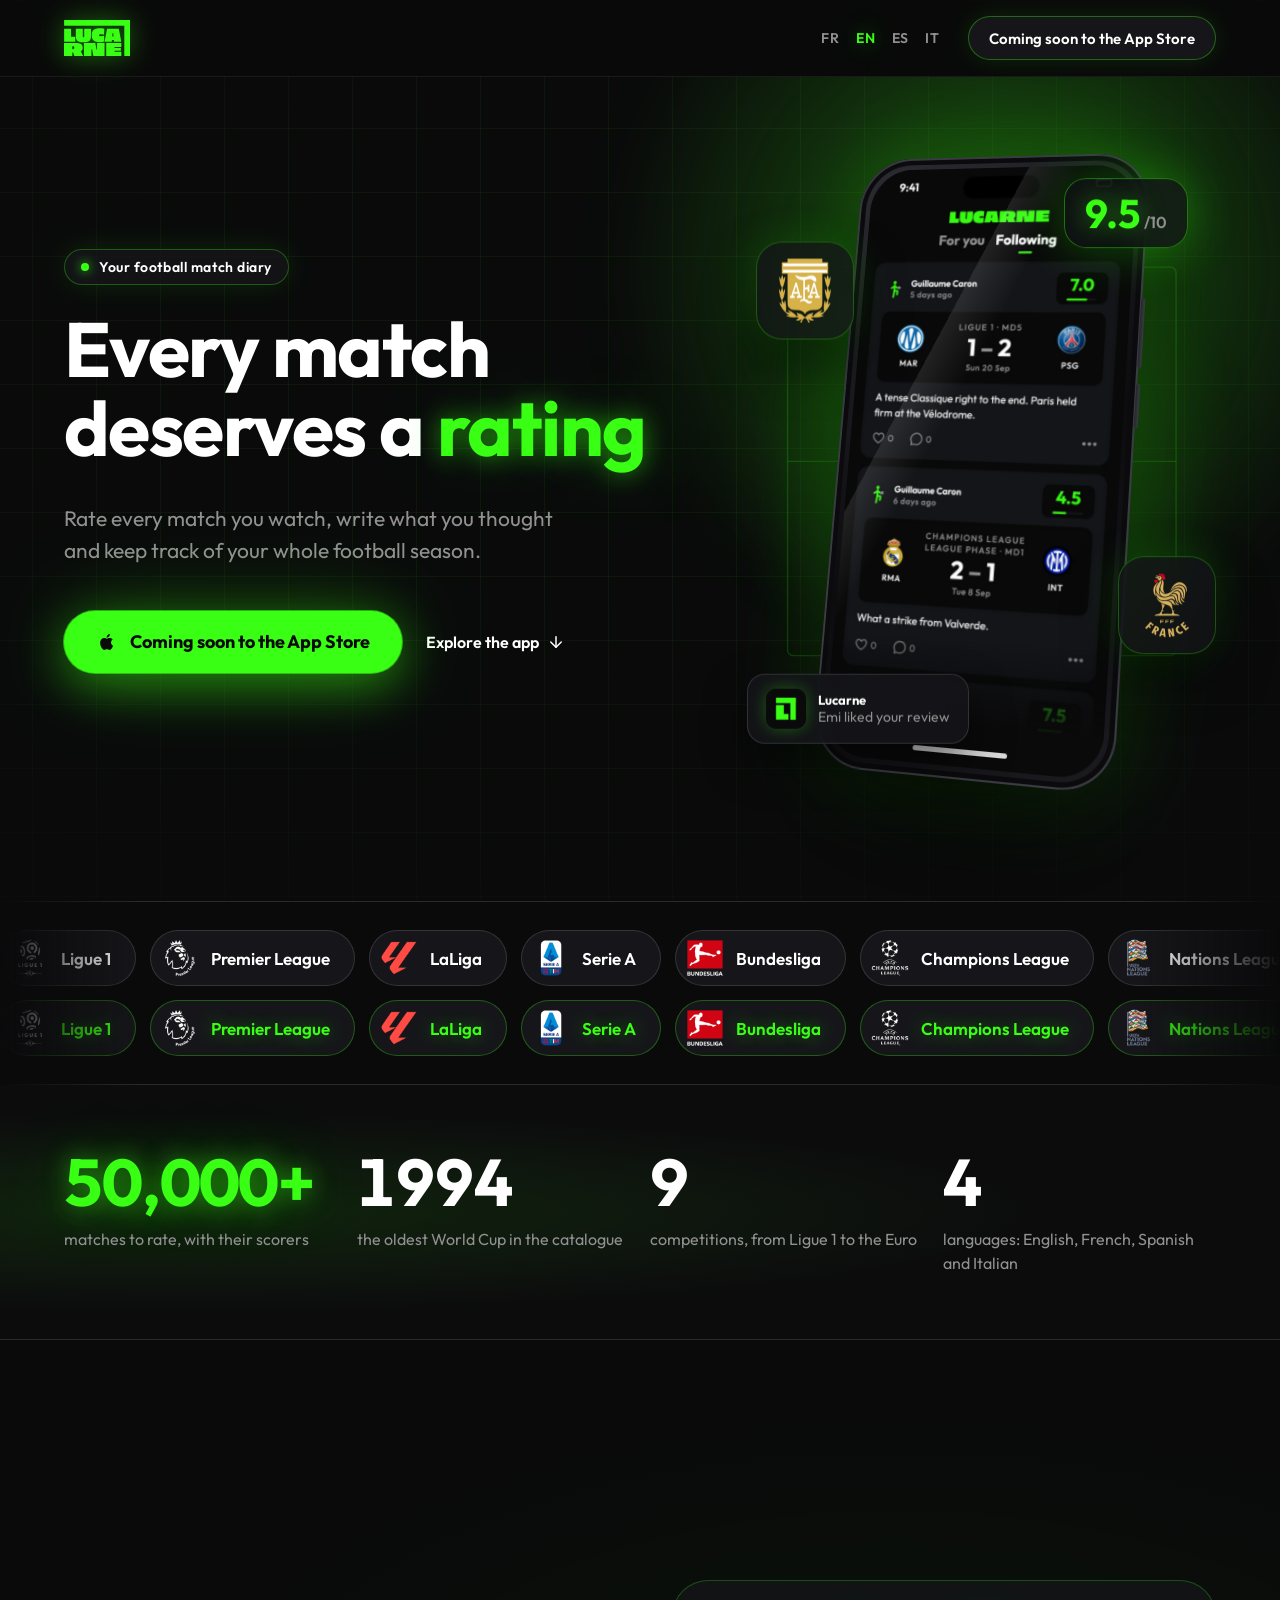
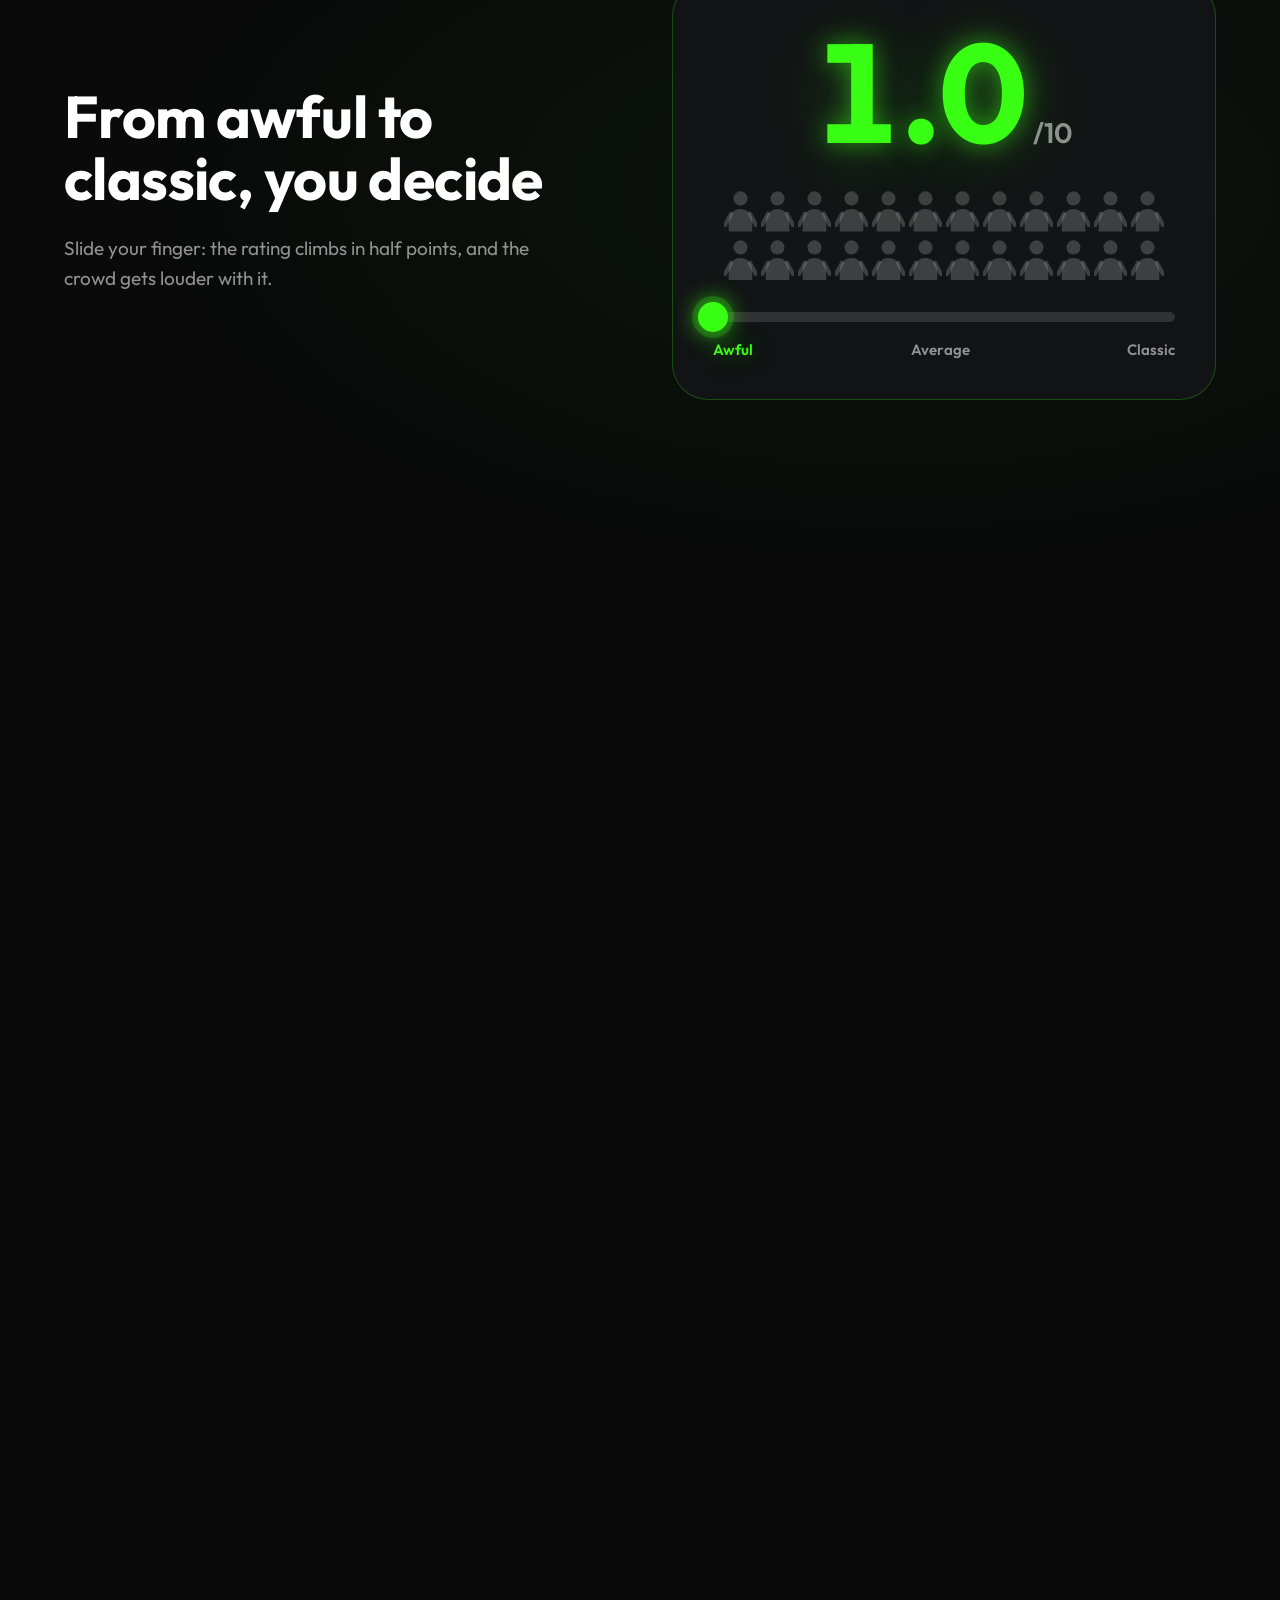
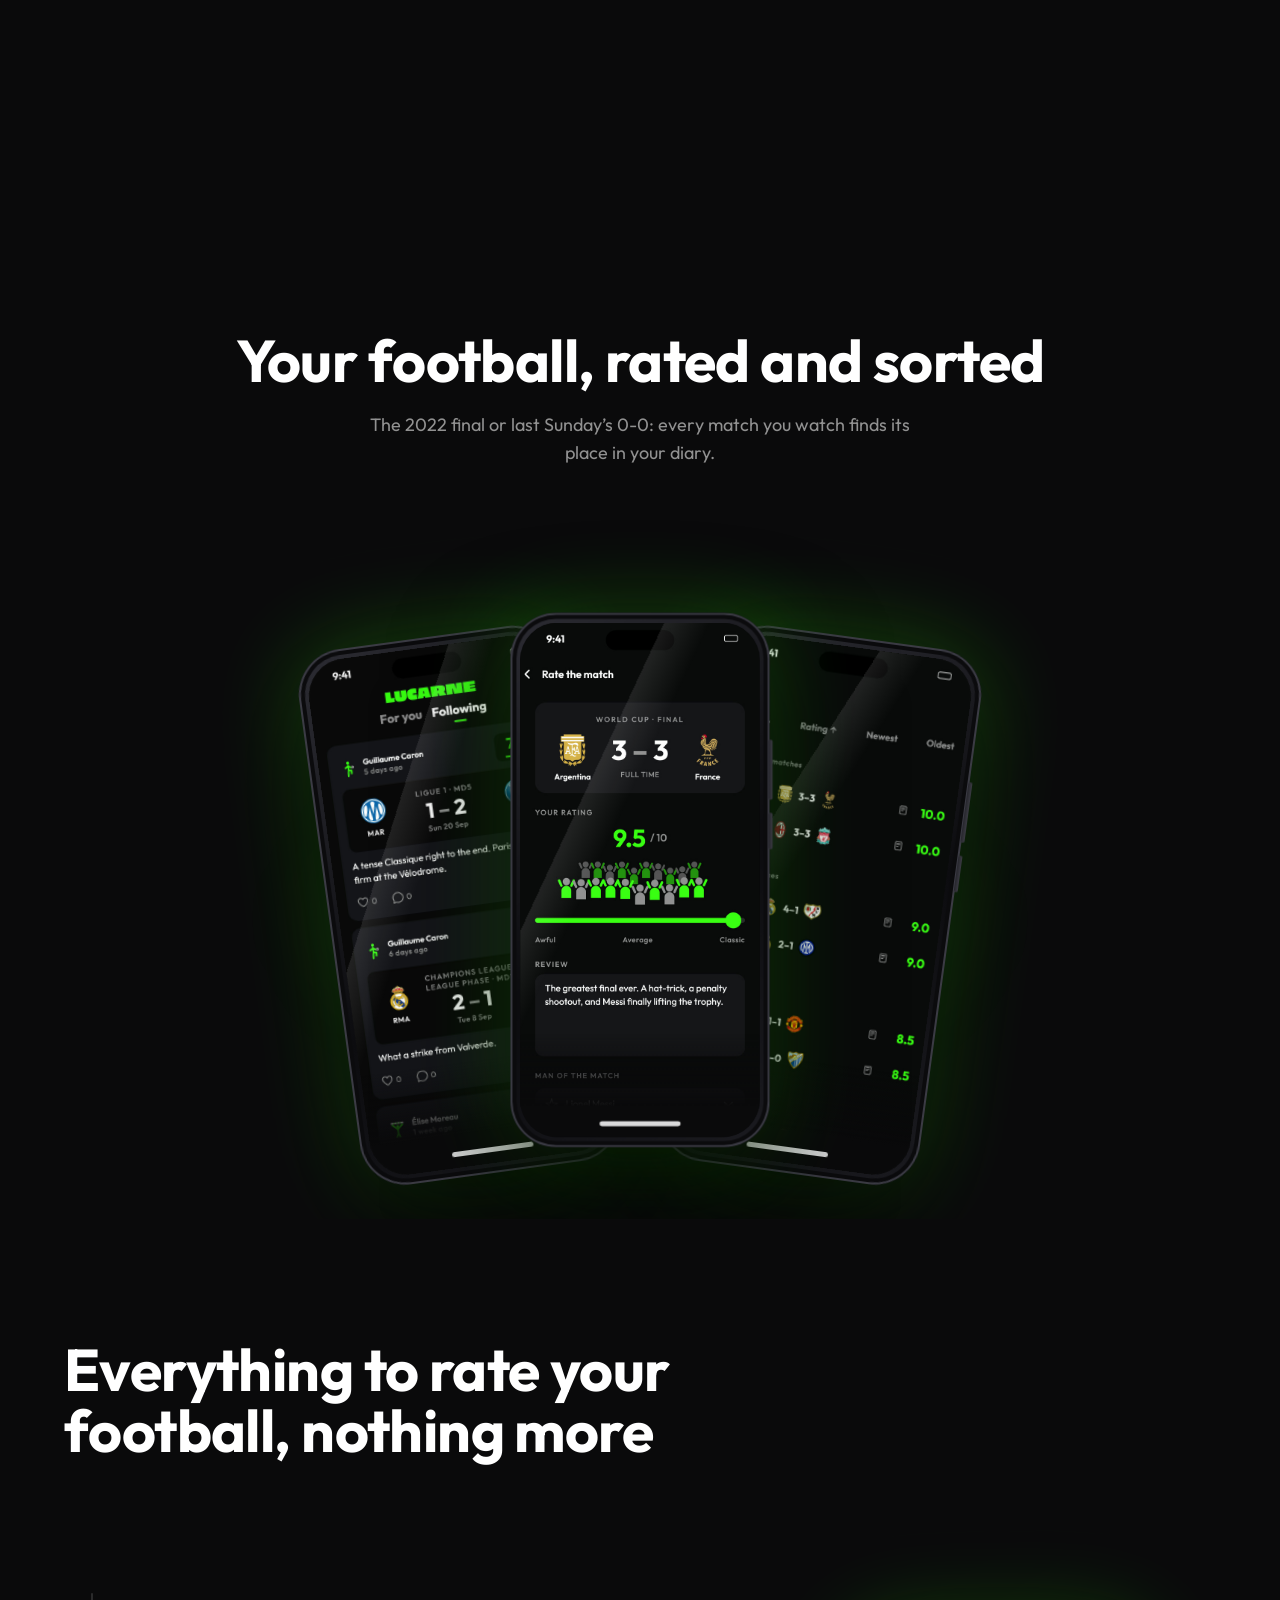
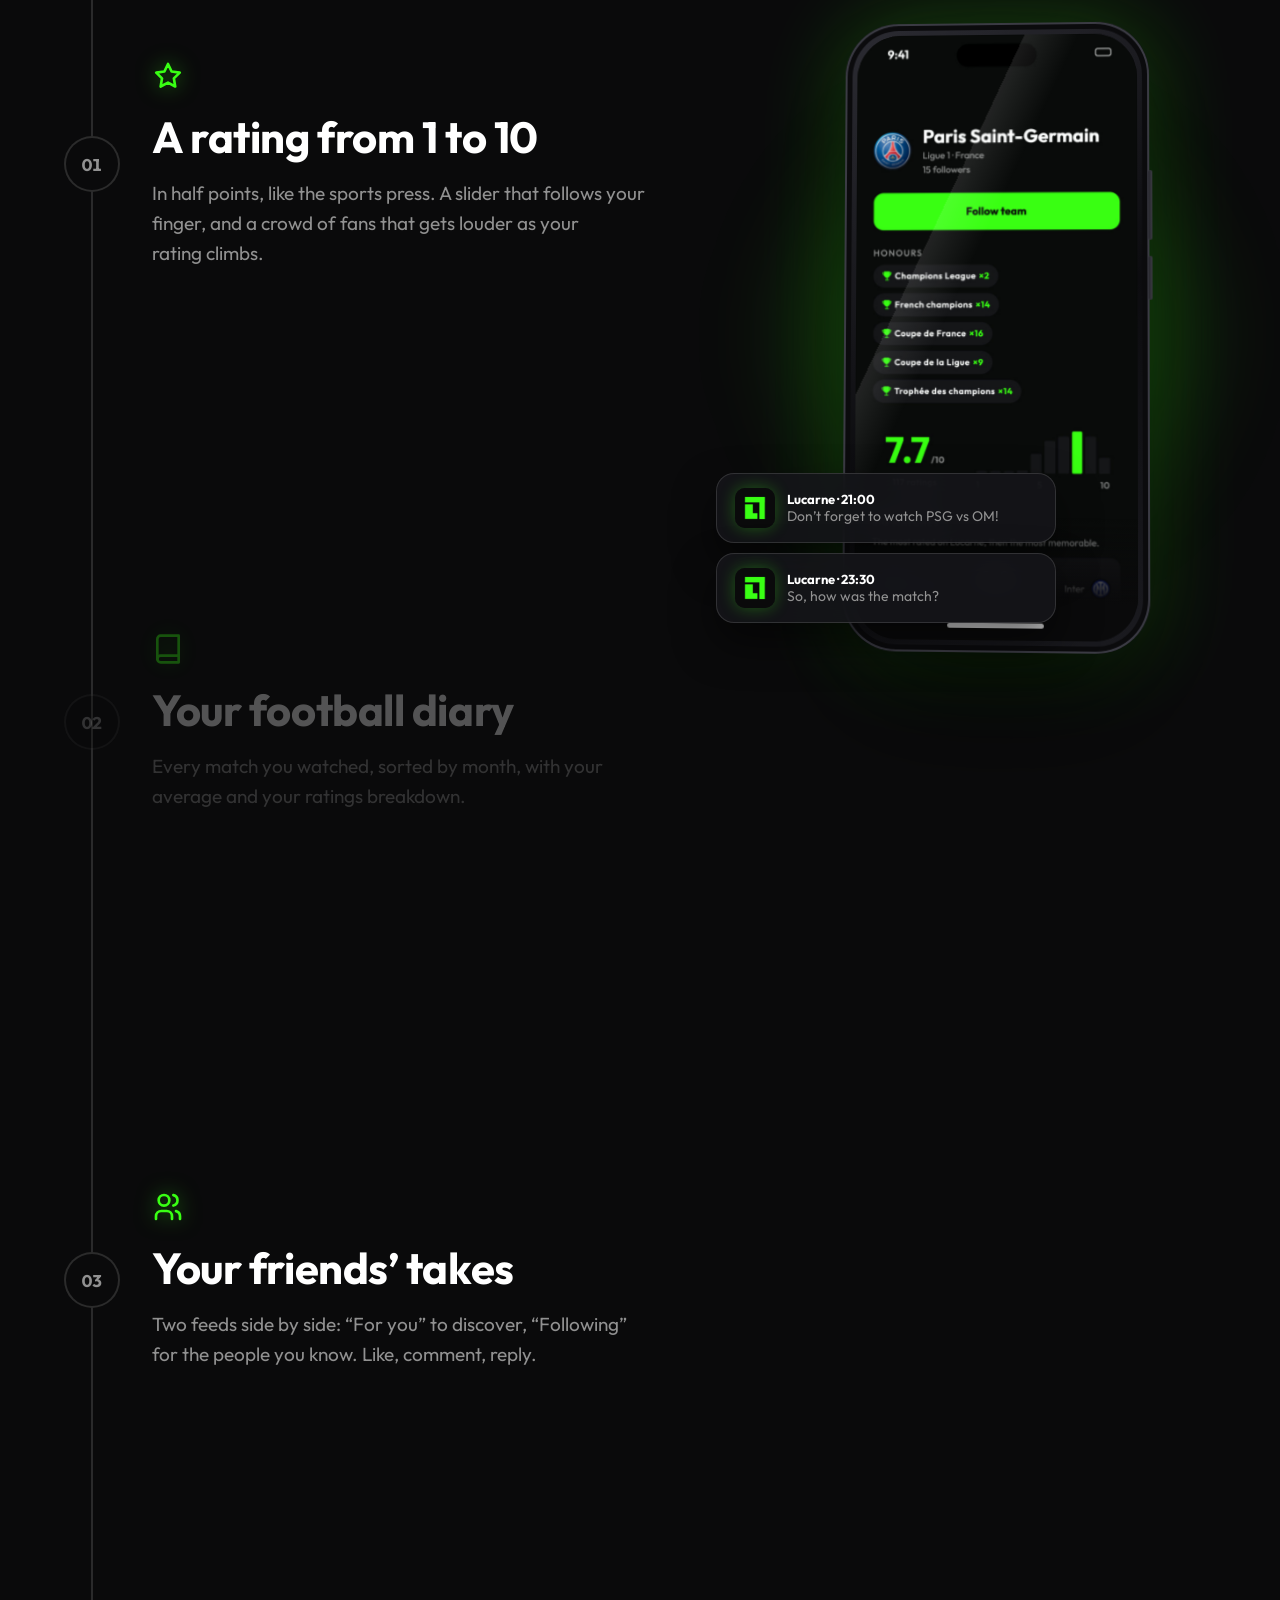
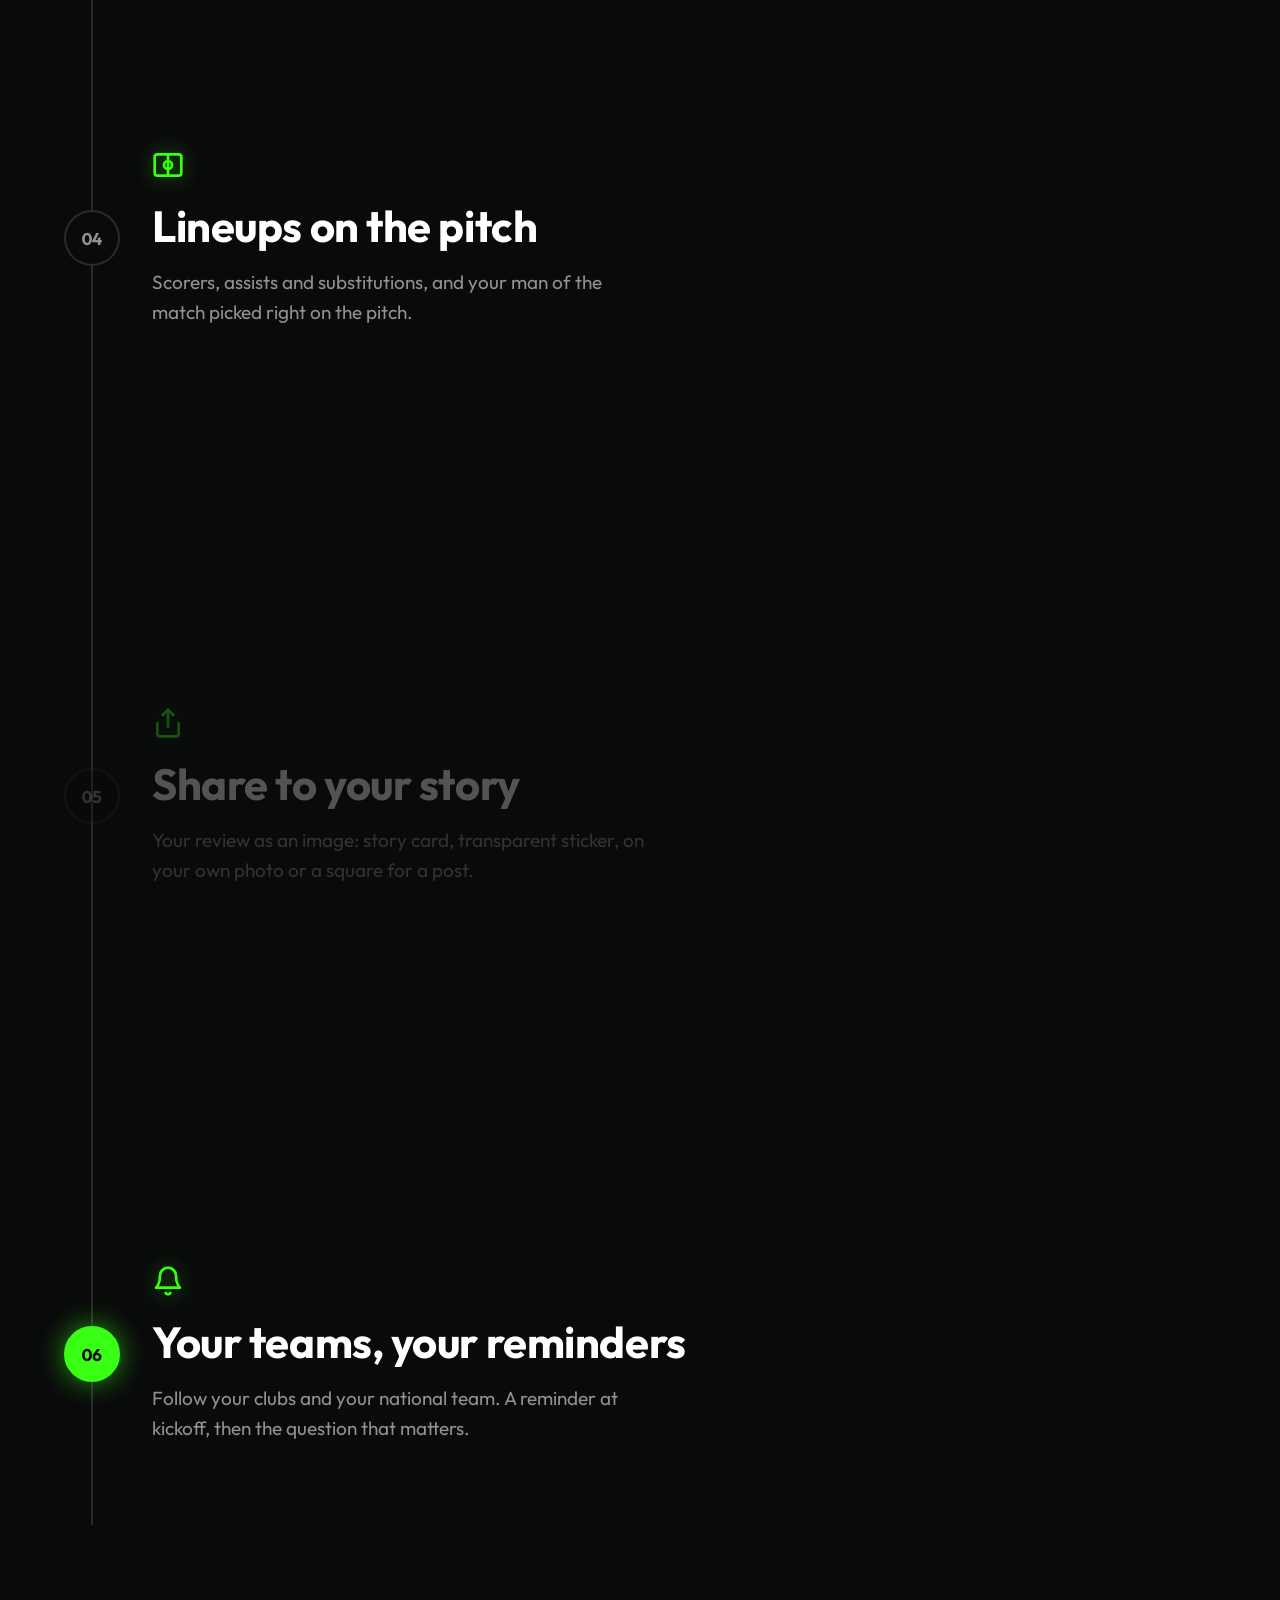
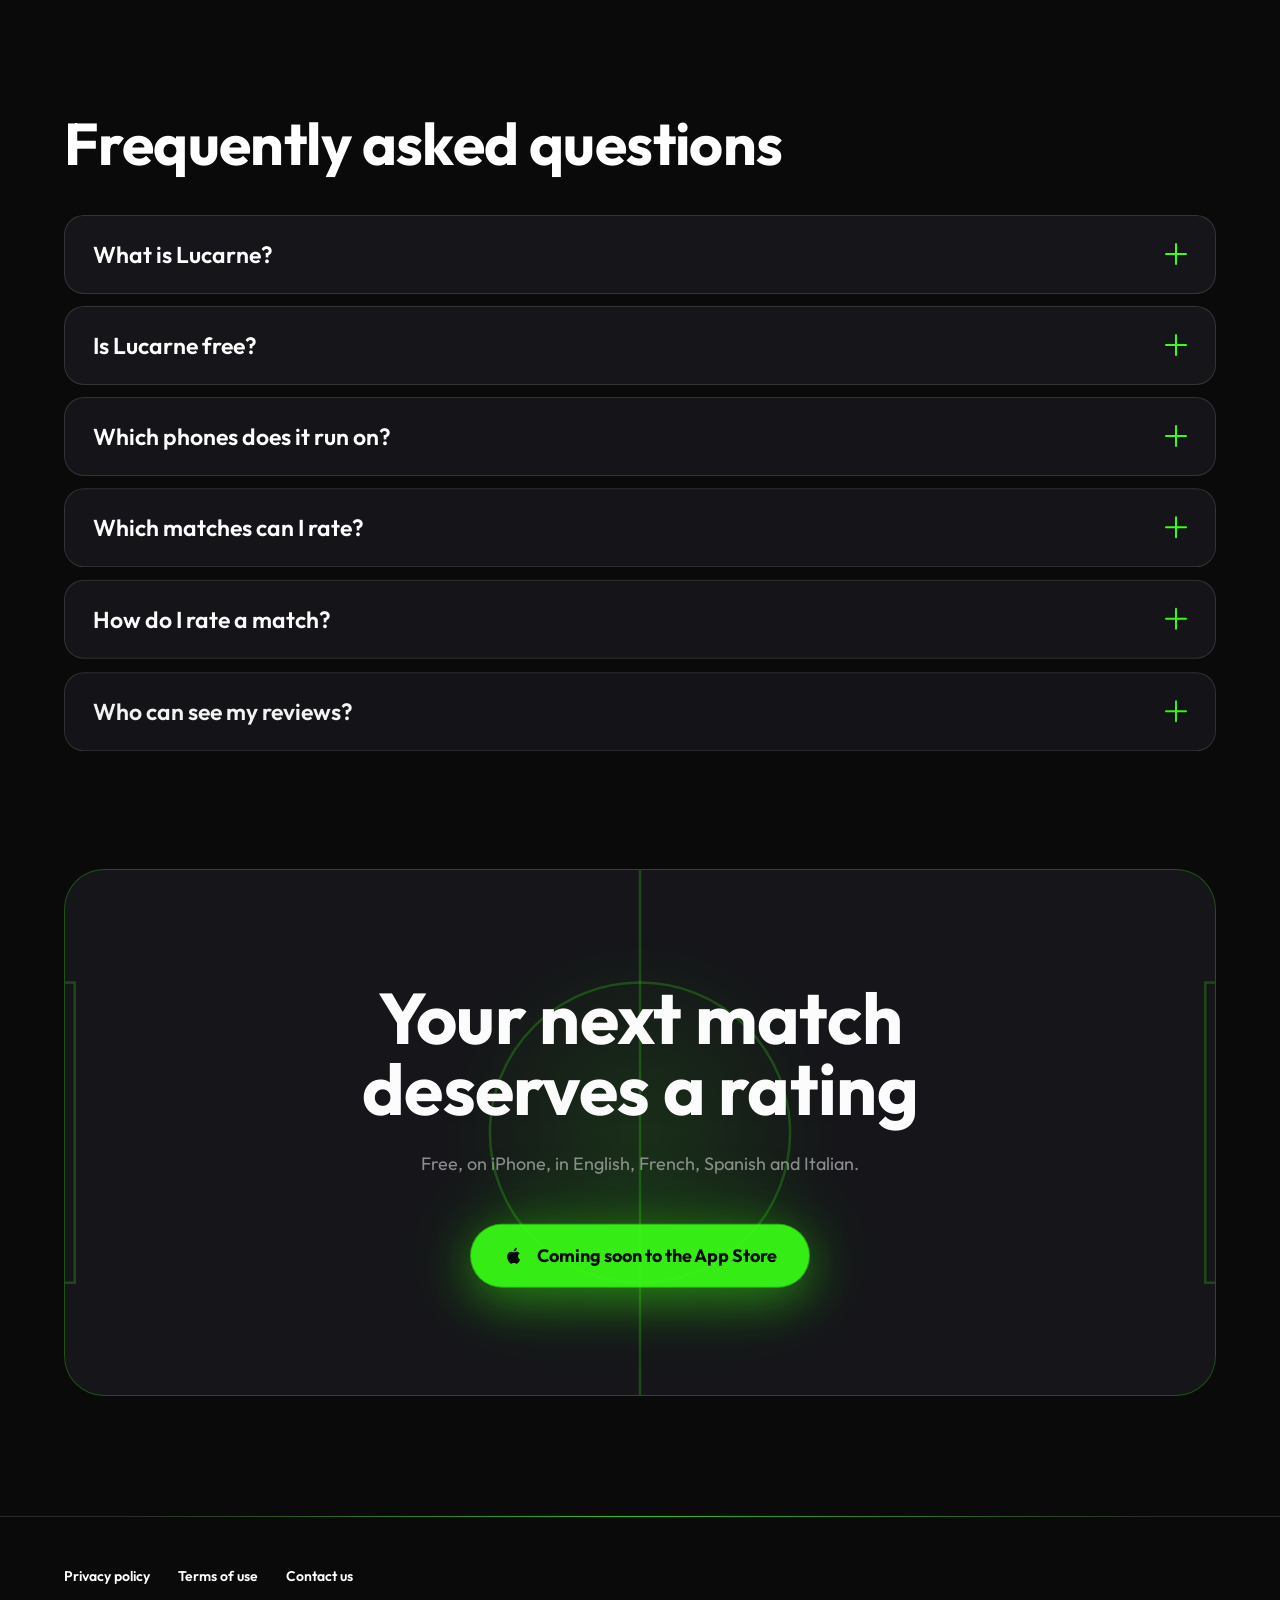
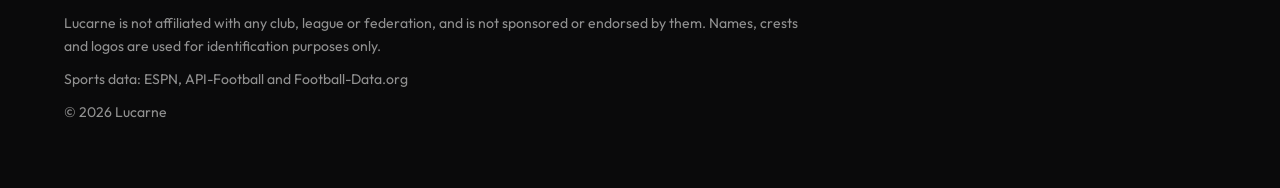
==== en/index.html @ 2ca268b8 "Publie le site de lucarne.eu" ====
<!doctype html>
<html lang="en">
  <head>
    <meta charset="utf-8">
    <meta name="viewport" content="width=device-width, initial-scale=1">
    <title>Lucarne, the app to rate the football matches you watch</title>
    <meta name="description" content="Rate every match you watch, write what you thought and keep track of your whole football season.">
    <link rel="canonical" href="https://lucarne.eu/en/">
    <link rel="alternate" hreflang="fr" href="https://lucarne.eu/">
    <link rel="alternate" hreflang="en" href="https://lucarne.eu/en/">
    <link rel="alternate" hreflang="es" href="https://lucarne.eu/es/">
    <link rel="alternate" hreflang="it" href="https://lucarne.eu/it/">
    <link rel="alternate" hreflang="x-default" href="https://lucarne.eu/">
    <meta name="theme-color" content="#0A0A0B">
    <meta property="og:type" content="website">
    <meta property="og:site_name" content="Lucarne">
    <meta property="og:url" content="https://lucarne.eu/en/">
    <meta property="og:locale" content="en_GB">
    <meta property="og:locale:alternate" content="fr_FR">
    <meta property="og:locale:alternate" content="es_ES">
    <meta property="og:locale:alternate" content="it_IT">
    <meta property="og:title" content="Lucarne, the app to rate the football matches you watch">
    <meta property="og:description" content="Rate every match you watch, write what you thought and keep track of your whole football season.">
    <meta property="og:image" content="https://lucarne.eu/images/og/en.jpg">
    <meta property="og:image:width" content="1200">
    <meta property="og:image:height" content="630">
    <meta name="twitter:card" content="summary_large_image">
    <script type="application/ld+json">{"@context":"https://schema.org","@graph":[{"@type":"Organization","@id":"https://lucarne.eu/#organization","name":"Lucarne","url":"https://lucarne.eu/","logo":"https://lucarne.eu/apple-touch-icon.png","email":"lucarne.contact@gmail.com"},{"@type":"WebSite","@id":"https://lucarne.eu/#website","name":"Lucarne","url":"https://lucarne.eu/","inLanguage":["fr","en","es","it"],"publisher":{"@id":"https://lucarne.eu/#organization"}},{"@type":"MobileApplication","@id":"https://lucarne.eu/#app","name":"Lucarne","url":"https://lucarne.eu/en/","description":"Rate every match you watch, write what you thought and keep track of your whole football season.","operatingSystem":"iOS","applicationCategory":"SportsApplication","inLanguage":["fr","en","es","it"],"offers":{"@type":"Offer","price":"0","priceCurrency":"EUR"},"screenshot":["https://lucarne.eu/images/screens/en/01.jpg","https://lucarne.eu/images/screens/en/02.jpg","https://lucarne.eu/images/screens/en/03.jpg"],"publisher":{"@id":"https://lucarne.eu/#organization"}},{"@type":"FAQPage","@id":"https://lucarne.eu/en/#faq","inLanguage":"en","mainEntity":[{"@type":"Question","name":"What is Lucarne?","acceptedAnswer":{"@type":"Answer","text":"An iPhone app to rate the football matches you watch. You give a rating from 1 to 10, write your review and read your friends’ reviews. Like Letterboxd for films, but for football."}},{"@type":"Question","name":"Is Lucarne free?","acceptedAnswer":{"@type":"Answer","text":"Yes, completely. A few discreet banner ads appear in lists, never full screen."}},{"@type":"Question","name":"Which phones does it run on?","acceptedAnswer":{"@type":"Answer","text":"iPhone, coming soon to the App Store, in English, French, Spanish and Italian. There is no Android version yet."}},{"@type":"Question","name":"Which matches can I rate?","acceptedAnswer":{"@type":"Answer","text":"Over 50,000 matches: Ligue 1, the Premier League, LaLiga, Serie A and the Bundesliga since 2001, the Champions League since 2002, every World Cup since 1994, every Euro since 2004 and the Nations League since its creation."}},{"@type":"Question","name":"How do I rate a match?","acceptedAnswer":{"@type":"Answer","text":"Slide your finger from 1 to 10, in half points. You can add a review, your man of the match picked from the lineup, and the day you watched it."}},{"@type":"Question","name":"Who can see my reviews?","acceptedAnswer":{"@type":"Answer","text":"You choose, for each review: everyone, only your followers, or just you."}}]}]}</script>
    <link rel="icon" type="image/png" href="/favicon.png">
    <link rel="apple-touch-icon" href="/apple-touch-icon.png">
    <link rel="preload" href="/fonts/Outfit_700Bold.ttf" as="font" type="font/ttf" crossorigin>
    <link rel="stylesheet" href="/style.css">
  </head>
  <body class="home">
    <header class="site-header">
      <div class="wrap top">
        <a class="brand" href="/en/"><img src="/logo.svg" alt="Lucarne" width="74" height="40"></a>
        <nav class="top-nav" aria-label="Language">
          <ul class="langs"><li><a href="/" hreflang="fr" lang="fr" onclick="try{localStorage.setItem('lucarne.lang','fr')}catch(e){}">FR</a></li><li><a href="/en/" hreflang="en" lang="en" aria-current="true" onclick="try{localStorage.setItem('lucarne.lang','en')}catch(e){}">EN</a></li><li><a href="/es/" hreflang="es" lang="es" onclick="try{localStorage.setItem('lucarne.lang','es')}catch(e){}">ES</a></li><li><a href="/it/" hreflang="it" lang="it" onclick="try{localStorage.setItem('lucarne.lang','it')}catch(e){}">IT</a></li></ul>
          <a class="nav-cta" href="/en/#telecharger">Coming soon to the App Store</a>
        </nav>
      </div>
    </header>
    <main>
      <section id="top" class="hero">
        <div class="hero-bg" aria-hidden="true">
          <div class="hero-glow"></div>
        </div>
        <div class="wrap hero-layout">
          <div class="hero-text">
            <p class="eyebrow" data-intro><span class="dot" aria-hidden="true"></span>Your football match diary</p>
            <h1 class="headline" data-split>Every match<br class="headline-break"> deserves a <span class="accent glow-text">rating</span></h1>
            <p class="lead" data-intro>Rate every match you watch, write what you thought and keep track of your whole football season.</p>
            <div class="hero-actions" data-intro>
              <p class="cta magnetic"><span class="cta-shine" aria-hidden="true"></span><svg width="22" height="22" viewBox="0 0 24 24" aria-hidden="true"><path fill="currentColor" d="M16.37 12.6c-.02-2.2 1.8-3.26 1.88-3.31-1.03-1.5-2.62-1.7-3.18-1.73-1.35-.14-2.64.8-3.33.8-.69 0-1.74-.78-2.87-.76-1.47.02-2.83.86-3.59 2.18-1.53 2.66-.39 6.6 1.1 8.75.73 1.05 1.6 2.24 2.73 2.2 1.1-.05 1.51-.71 2.84-.71 1.32 0 1.7.71 2.86.69 1.18-.02 1.93-1.07 2.65-2.13.84-1.22 1.18-2.4 1.2-2.46-.03-.01-2.27-.87-2.29-3.46zM14.2 6.13c.6-.73 1.01-1.75.9-2.76-.87.04-1.92.58-2.54 1.31-.56.65-1.05 1.68-.92 2.68.97.07 1.96-.49 2.56-1.23z"/></svg>Coming soon to the App Store</p>
              <a class="discover" href="#fonctionnalites">Explore the app<svg width="18" height="18" viewBox="0 0 24 24" fill="none" stroke="currentColor" stroke-width="2" stroke-linecap="round" stroke-linejoin="round" aria-hidden="true"><path d="M12 5v14"/><path d="M19 12l-7 7-7-7"/></svg></a>
            </div>
          </div>
          <div class="hero-stage" data-stage>
            <svg class="pitch" aria-hidden="true" viewBox="0 0 600 600" preserveAspectRatio="xMidYMid meet"><g><rect x="30" y="30" width="540" height="540" rx="8"/><line x1="30" y1="300" x2="570" y2="300"/><circle cx="300" cy="300" r="88"/><rect x="170" y="30" width="260" height="100"/><rect x="170" y="470" width="260" height="100"/><rect x="235" y="30" width="130" height="40"/><rect x="235" y="530" width="130" height="40"/></g></svg>
            <div class="stage-glow" aria-hidden="true"></div>
            <div class="phone-3d" data-phone>
              <div class="phone phone-hero">
              <span class="phone-side phone-side-a" aria-hidden="true"></span>
              <span class="phone-side phone-side-b" aria-hidden="true"></span>
              <div class="phone-screen">
                <img class="screen is-active" src="/images/screens/en/01.jpg" alt="Rating screen for a match, with the rating, the review and the man of the match" width="640" height="1296"><img class="screen" src="/images/screens/en/02.jpg" alt="Your friends’ reviews feed" width="640" height="1296"><img class="screen" src="/images/screens/en/03.jpg" alt="Your match diary, sorted by rating" width="640" height="1296"><img class="screen" src="/images/screens/en/04.jpg" alt="The studio for sharing a review as a story" width="640" height="1296"><img class="screen" src="/images/screens/en/05.jpg" alt="A match lineup on the pitch, with the scorers and the man of the match" width="640" height="1296"><img class="screen" src="/images/screens/en/06.jpg" alt="A team page, with its honours" width="640" height="1296">
                <span class="phone-glare" aria-hidden="true"></span>
              </div>
            </div>
            </div>
            <div class="phone-floor" aria-hidden="true"></div>
            <div class="float float-crest float-home" data-depth="70" data-float>
              <img src="/images/crests/argentina.png" alt="Argentina" width="96" height="96">
            </div>
            <div class="float float-crest float-away" data-depth="45" data-float>
              <img src="/images/crests/france.png" alt="France" width="96" height="96">
            </div>
            <div class="float float-rating" data-depth="90" data-float>
              <span class="float-rating-value" data-rating-count="9.5">9.5</span><span class="float-rating-max">/10</span>
            </div>
            <div class="float float-notif" data-depth="30" data-float>
              <div class="notif-row"><img class="notif-icon" src="/apple-touch-icon.png" alt="" width="40" height="40"><span class="notif-text"><span class="notif-title">Lucarne</span><span class="notif-body">Emi liked your review</span></span></div>
            </div>
          </div>
        </div>
      </section>

      <section class="marquee" aria-label="Competitions covered">
        <div class="marquee-row">
          <ul class="marquee-track"><li><img src="/images/leagues/ligue-1.png" alt="" width="56" height="56">Ligue 1</li><li><img src="/images/leagues/premier-league.png" alt="" width="56" height="56">Premier League</li><li><img src="/images/leagues/liga.png" alt="" width="56" height="56">LaLiga</li><li><img src="/images/leagues/serie-a.png" alt="" width="56" height="56">Serie A</li><li><img src="/images/leagues/bundesliga.png" alt="" width="56" height="56">Bundesliga</li><li><img src="/images/leagues/champions-league.png" alt="" width="56" height="56">Champions League</li><li><img src="/images/leagues/nations-league.png" alt="" width="56" height="56">Nations League</li><li><img src="/images/leagues/world-cup.png" alt="" width="56" height="56">World Cup</li><li><img src="/images/leagues/euro.png" alt="" width="56" height="56">Euro</li></ul>
          <ul class="marquee-track" aria-hidden="true"><li><img src="/images/leagues/ligue-1.png" alt="" width="56" height="56">Ligue 1</li><li><img src="/images/leagues/premier-league.png" alt="" width="56" height="56">Premier League</li><li><img src="/images/leagues/liga.png" alt="" width="56" height="56">LaLiga</li><li><img src="/images/leagues/serie-a.png" alt="" width="56" height="56">Serie A</li><li><img src="/images/leagues/bundesliga.png" alt="" width="56" height="56">Bundesliga</li><li><img src="/images/leagues/champions-league.png" alt="" width="56" height="56">Champions League</li><li><img src="/images/leagues/nations-league.png" alt="" width="56" height="56">Nations League</li><li><img src="/images/leagues/world-cup.png" alt="" width="56" height="56">World Cup</li><li><img src="/images/leagues/euro.png" alt="" width="56" height="56">Euro</li></ul>
        </div>
        <div class="marquee-row marquee-reverse">
          <ul class="marquee-track"><li><img src="/images/leagues/ligue-1.png" alt="" width="56" height="56">Ligue 1</li><li><img src="/images/leagues/premier-league.png" alt="" width="56" height="56">Premier League</li><li><img src="/images/leagues/liga.png" alt="" width="56" height="56">LaLiga</li><li><img src="/images/leagues/serie-a.png" alt="" width="56" height="56">Serie A</li><li><img src="/images/leagues/bundesliga.png" alt="" width="56" height="56">Bundesliga</li><li><img src="/images/leagues/champions-league.png" alt="" width="56" height="56">Champions League</li><li><img src="/images/leagues/nations-league.png" alt="" width="56" height="56">Nations League</li><li><img src="/images/leagues/world-cup.png" alt="" width="56" height="56">World Cup</li><li><img src="/images/leagues/euro.png" alt="" width="56" height="56">Euro</li></ul>
          <ul class="marquee-track" aria-hidden="true"><li><img src="/images/leagues/ligue-1.png" alt="" width="56" height="56">Ligue 1</li><li><img src="/images/leagues/premier-league.png" alt="" width="56" height="56">Premier League</li><li><img src="/images/leagues/liga.png" alt="" width="56" height="56">LaLiga</li><li><img src="/images/leagues/serie-a.png" alt="" width="56" height="56">Serie A</li><li><img src="/images/leagues/bundesliga.png" alt="" width="56" height="56">Bundesliga</li><li><img src="/images/leagues/champions-league.png" alt="" width="56" height="56">Champions League</li><li><img src="/images/leagues/nations-league.png" alt="" width="56" height="56">Nations League</li><li><img src="/images/leagues/world-cup.png" alt="" width="56" height="56">World Cup</li><li><img src="/images/leagues/euro.png" alt="" width="56" height="56">Euro</li></ul>
        </div>
      </section>

      <section class="stats-band" aria-label="Lucarne in numbers">
        <div class="wrap stats" data-reveal>
          <div class="stat" data-reveal-item><p class="stat-value accent glow-text" data-count="50000" data-from="0" data-final="50,000+">50,000+</p><p class="stat-label">matches to rate, with their scorers</p></div>
          <div class="stat" data-reveal-item><p class="stat-value" data-count="1994" data-from="1930" data-final="1994">1994</p><p class="stat-label">the oldest World Cup in the catalogue</p></div>
          <div class="stat" data-reveal-item><p class="stat-value" data-count="9" data-from="0" data-final="9">9</p><p class="stat-label">competitions, from Ligue 1 to the Euro</p></div>
          <div class="stat" data-reveal-item><p class="stat-value" data-count="4" data-from="0" data-final="4">4</p><p class="stat-label">languages: English, French, Spanish and Italian</p></div>
        </div>
      </section>

      <section class="meter-section" aria-labelledby="note-titre" data-meter-section>
        <div class="wrap meter-layout">
          <div class="meter-text" data-reveal>
            <h2 id="note-titre" data-reveal-item>From awful to classic, you decide</h2>
            <p data-reveal-item>Slide your finger: the rating climbs in half points, and the crowd gets louder with it.</p>
          </div>
          <div class="meter" data-lang="en">
            <p class="meter-value"><span data-meter-value>10.0</span><span class="meter-max">/10</span></p>
            <div class="meter-crowd" aria-hidden="true"><span class="supporter lit"><svg viewBox="0 0 28 36" aria-hidden="true"><path class="arm" d="M6 21 L2 11"/><path class="arm" d="M22 21 L26 11"/><circle cx="14" cy="8" r="6"/><path d="M4 36v-9a10 10 0 0 1 20 0v9z"/></svg></span><span class="supporter lit"><svg viewBox="0 0 28 36" aria-hidden="true"><path class="arm" d="M6 21 L2 11"/><path class="arm" d="M22 21 L26 11"/><circle cx="14" cy="8" r="6"/><path d="M4 36v-9a10 10 0 0 1 20 0v9z"/></svg></span><span class="supporter lit"><svg viewBox="0 0 28 36" aria-hidden="true"><path class="arm" d="M6 21 L2 11"/><path class="arm" d="M22 21 L26 11"/><circle cx="14" cy="8" r="6"/><path d="M4 36v-9a10 10 0 0 1 20 0v9z"/></svg></span><span class="supporter lit"><svg viewBox="0 0 28 36" aria-hidden="true"><path class="arm" d="M6 21 L2 11"/><path class="arm" d="M22 21 L26 11"/><circle cx="14" cy="8" r="6"/><path d="M4 36v-9a10 10 0 0 1 20 0v9z"/></svg></span><span class="supporter lit"><svg viewBox="0 0 28 36" aria-hidden="true"><path class="arm" d="M6 21 L2 11"/><path class="arm" d="M22 21 L26 11"/><circle cx="14" cy="8" r="6"/><path d="M4 36v-9a10 10 0 0 1 20 0v9z"/></svg></span><span class="supporter lit"><svg viewBox="0 0 28 36" aria-hidden="true"><path class="arm" d="M6 21 L2 11"/><path class="arm" d="M22 21 L26 11"/><circle cx="14" cy="8" r="6"/><path d="M4 36v-9a10 10 0 0 1 20 0v9z"/></svg></span><span class="supporter lit"><svg viewBox="0 0 28 36" aria-hidden="true"><path class="arm" d="M6 21 L2 11"/><path class="arm" d="M22 21 L26 11"/><circle cx="14" cy="8" r="6"/><path d="M4 36v-9a10 10 0 0 1 20 0v9z"/></svg></span><span class="supporter lit"><svg viewBox="0 0 28 36" aria-hidden="true"><path class="arm" d="M6 21 L2 11"/><path class="arm" d="M22 21 L26 11"/><circle cx="14" cy="8" r="6"/><path d="M4 36v-9a10 10 0 0 1 20 0v9z"/></svg></span><span class="supporter lit"><svg viewBox="0 0 28 36" aria-hidden="true"><path class="arm" d="M6 21 L2 11"/><path class="arm" d="M22 21 L26 11"/><circle cx="14" cy="8" r="6"/><path d="M4 36v-9a10 10 0 0 1 20 0v9z"/></svg></span><span class="supporter lit"><svg viewBox="0 0 28 36" aria-hidden="true"><path class="arm" d="M6 21 L2 11"/><path class="arm" d="M22 21 L26 11"/><circle cx="14" cy="8" r="6"/><path d="M4 36v-9a10 10 0 0 1 20 0v9z"/></svg></span><span class="supporter lit"><svg viewBox="0 0 28 36" aria-hidden="true"><path class="arm" d="M6 21 L2 11"/><path class="arm" d="M22 21 L26 11"/><circle cx="14" cy="8" r="6"/><path d="M4 36v-9a10 10 0 0 1 20 0v9z"/></svg></span><span class="supporter lit"><svg viewBox="0 0 28 36" aria-hidden="true"><path class="arm" d="M6 21 L2 11"/><path class="arm" d="M22 21 L26 11"/><circle cx="14" cy="8" r="6"/><path d="M4 36v-9a10 10 0 0 1 20 0v9z"/></svg></span><span class="supporter lit"><svg viewBox="0 0 28 36" aria-hidden="true"><path class="arm" d="M6 21 L2 11"/><path class="arm" d="M22 21 L26 11"/><circle cx="14" cy="8" r="6"/><path d="M4 36v-9a10 10 0 0 1 20 0v9z"/></svg></span><span class="supporter lit"><svg viewBox="0 0 28 36" aria-hidden="true"><path class="arm" d="M6 21 L2 11"/><path class="arm" d="M22 21 L26 11"/><circle cx="14" cy="8" r="6"/><path d="M4 36v-9a10 10 0 0 1 20 0v9z"/></svg></span><span class="supporter lit"><svg viewBox="0 0 28 36" aria-hidden="true"><path class="arm" d="M6 21 L2 11"/><path class="arm" d="M22 21 L26 11"/><circle cx="14" cy="8" r="6"/><path d="M4 36v-9a10 10 0 0 1 20 0v9z"/></svg></span><span class="supporter lit"><svg viewBox="0 0 28 36" aria-hidden="true"><path class="arm" d="M6 21 L2 11"/><path class="arm" d="M22 21 L26 11"/><circle cx="14" cy="8" r="6"/><path d="M4 36v-9a10 10 0 0 1 20 0v9z"/></svg></span><span class="supporter lit"><svg viewBox="0 0 28 36" aria-hidden="true"><path class="arm" d="M6 21 L2 11"/><path class="arm" d="M22 21 L26 11"/><circle cx="14" cy="8" r="6"/><path d="M4 36v-9a10 10 0 0 1 20 0v9z"/></svg></span><span class="supporter lit"><svg viewBox="0 0 28 36" aria-hidden="true"><path class="arm" d="M6 21 L2 11"/><path class="arm" d="M22 21 L26 11"/><circle cx="14" cy="8" r="6"/><path d="M4 36v-9a10 10 0 0 1 20 0v9z"/></svg></span><span class="supporter lit"><svg viewBox="0 0 28 36" aria-hidden="true"><path class="arm" d="M6 21 L2 11"/><path class="arm" d="M22 21 L26 11"/><circle cx="14" cy="8" r="6"/><path d="M4 36v-9a10 10 0 0 1 20 0v9z"/></svg></span><span class="supporter lit"><svg viewBox="0 0 28 36" aria-hidden="true"><path class="arm" d="M6 21 L2 11"/><path class="arm" d="M22 21 L26 11"/><circle cx="14" cy="8" r="6"/><path d="M4 36v-9a10 10 0 0 1 20 0v9z"/></svg></span><span class="supporter lit"><svg viewBox="0 0 28 36" aria-hidden="true"><path class="arm" d="M6 21 L2 11"/><path class="arm" d="M22 21 L26 11"/><circle cx="14" cy="8" r="6"/><path d="M4 36v-9a10 10 0 0 1 20 0v9z"/></svg></span><span class="supporter lit"><svg viewBox="0 0 28 36" aria-hidden="true"><path class="arm" d="M6 21 L2 11"/><path class="arm" d="M22 21 L26 11"/><circle cx="14" cy="8" r="6"/><path d="M4 36v-9a10 10 0 0 1 20 0v9z"/></svg></span><span class="supporter lit"><svg viewBox="0 0 28 36" aria-hidden="true"><path class="arm" d="M6 21 L2 11"/><path class="arm" d="M22 21 L26 11"/><circle cx="14" cy="8" r="6"/><path d="M4 36v-9a10 10 0 0 1 20 0v9z"/></svg></span><span class="supporter lit"><svg viewBox="0 0 28 36" aria-hidden="true"><path class="arm" d="M6 21 L2 11"/><path class="arm" d="M22 21 L26 11"/><circle cx="14" cy="8" r="6"/><path d="M4 36v-9a10 10 0 0 1 20 0v9z"/></svg></span></div>
            <div class="meter-gauge" aria-hidden="true">
              <div class="meter-fill" data-meter-fill></div>
              <span class="meter-thumb" data-meter-thumb></span>
            </div>
            <div class="meter-anchors" aria-hidden="true"><span data-anchor="0">Awful</span><span data-anchor="1">Average</span><span data-anchor="2" class="is-on">Classic</span></div>
          </div>
        </div>
      </section>

      <section class="screens-section" aria-labelledby="ecrans">
        <div class="wrap section-head" data-reveal>
          <h2 id="ecrans" data-reveal-item>Your football, rated and sorted</h2>
          <p data-reveal-item>The 2022 final or last Sunday’s 0-0: every match you watch finds its place in your diary.</p>
        </div>
        <div class="fan" data-fan>
          <div class="fan-item fan-left"><div class="phone phone-mini">
              <span class="phone-side phone-side-a" aria-hidden="true"></span>
              <span class="phone-side phone-side-b" aria-hidden="true"></span>
              <div class="phone-screen">
                <img class="screen is-active" src="/images/screens/en/02.jpg" alt="Your friends’ reviews feed" width="640" height="1296">
                <span class="phone-glare" aria-hidden="true"></span>
              </div>
            </div></div>
          <div class="fan-item fan-center"><div class="phone phone-mini">
              <span class="phone-side phone-side-a" aria-hidden="true"></span>
              <span class="phone-side phone-side-b" aria-hidden="true"></span>
              <div class="phone-screen">
                <img class="screen is-active" src="/images/screens/en/01.jpg" alt="Rating screen for a match, with the rating, the review and the man of the match" width="640" height="1296">
                <span class="phone-glare" aria-hidden="true"></span>
              </div>
            </div></div>
          <div class="fan-item fan-right"><div class="phone phone-mini">
              <span class="phone-side phone-side-a" aria-hidden="true"></span>
              <span class="phone-side phone-side-b" aria-hidden="true"></span>
              <div class="phone-screen">
                <img class="screen is-active" src="/images/screens/en/03.jpg" alt="Your match diary, sorted by rating" width="640" height="1296">
                <span class="phone-glare" aria-hidden="true"></span>
              </div>
            </div></div>
        </div>
      </section>

      <section id="fonctionnalites" class="features" aria-labelledby="fonctions-titre">
        <div class="wrap">
          <h2 id="fonctions-titre" data-reveal-single>Everything to rate your football, nothing more</h2>
        </div>
        <div class="wrap story" data-story>
          <ol class="story-steps">
            <li class="story-step is-active">
              <span class="story-index" aria-hidden="true">01</span>
              <div class="story-copy"><svg width="32" height="32" viewBox="0 0 24 24" fill="none" stroke="currentColor" stroke-width="2" stroke-linejoin="round" aria-hidden="true"><path d="M12 3l2.7 5.6 6.1.9-4.4 4.3 1 6.1L12 17l-5.5 2.9 1-6.1L3.2 9.5l6.1-.9z"/></svg>
                <h3>A rating from 1 to 10</h3>
                <p>In half points, like the sports press. A slider that follows your finger, and a crowd of fans that gets louder as your rating climbs.</p>
              </div>
              <div class="story-shot" aria-hidden="true"><div class="peek-phone" style="--shift:0px"><img src="/images/screens/en/01.jpg" alt="" width="640" height="1296" loading="lazy"></div></div>
            </li>
            <li class="story-step">
              <span class="story-index" aria-hidden="true">02</span>
              <div class="story-copy"><svg width="32" height="32" viewBox="0 0 24 24" fill="none" stroke="currentColor" stroke-width="2" stroke-linecap="round" stroke-linejoin="round" aria-hidden="true"><path d="M4 19.5A2.5 2.5 0 0 1 6.5 17H20"/><path d="M6.5 2H20v20H6.5A2.5 2.5 0 0 1 4 19.5v-15A2.5 2.5 0 0 1 6.5 2z"/></svg>
                <h3>Your football diary</h3>
                <p>Every match you watched, sorted by month, with your average and your ratings breakdown.</p>
              </div>
              <div class="story-shot" aria-hidden="true"><div class="peek-phone" style="--shift:0px"><img src="/images/screens/en/03.jpg" alt="" width="640" height="1296" loading="lazy"></div></div>
            </li>
            <li class="story-step">
              <span class="story-index" aria-hidden="true">03</span>
              <div class="story-copy"><svg width="32" height="32" viewBox="0 0 24 24" fill="none" stroke="currentColor" stroke-width="2" stroke-linecap="round" stroke-linejoin="round" aria-hidden="true"><circle cx="9" cy="7" r="4"/><path d="M3 21v-2a4 4 0 0 1 4-4h4a4 4 0 0 1 4 4v2"/><path d="M16 3.1a4 4 0 0 1 0 7.8"/><path d="M21 21v-2a4 4 0 0 0-3-3.9"/></svg>
                <h3>Your friends’ takes</h3>
                <p>Two feeds side by side: “For you” to discover, “Following” for the people you know. Like, comment, reply.</p>
              </div>
              <div class="story-shot" aria-hidden="true"><div class="peek-phone" style="--shift:0px"><img src="/images/screens/en/02.jpg" alt="" width="640" height="1296" loading="lazy"></div></div>
            </li>
            <li class="story-step">
              <span class="story-index" aria-hidden="true">04</span>
              <div class="story-copy"><svg width="32" height="32" viewBox="0 0 24 24" fill="none" stroke="currentColor" stroke-width="2" stroke-linecap="round" stroke-linejoin="round" aria-hidden="true"><rect x="2" y="4" width="20" height="16" rx="2"/><path d="M12 4v16"/><circle cx="12" cy="12" r="3"/></svg>
                <h3>Lineups on the pitch</h3>
                <p>Scorers, assists and substitutions, and your man of the match picked right on the pitch.</p>
              </div>
              <div class="story-shot" aria-hidden="true"><div class="peek-phone" style="--shift:0px"><img src="/images/screens/en/05.jpg" alt="" width="640" height="1296" loading="lazy"></div></div>
            </li>
            <li class="story-step">
              <span class="story-index" aria-hidden="true">05</span>
              <div class="story-copy"><svg width="32" height="32" viewBox="0 0 24 24" fill="none" stroke="currentColor" stroke-width="2" stroke-linecap="round" stroke-linejoin="round" aria-hidden="true"><path d="M4 12v8a2 2 0 0 0 2 2h12a2 2 0 0 0 2-2v-8"/><path d="M16 6l-4-4-4 4"/><path d="M12 2v13"/></svg>
                <h3>Share to your story</h3>
                <p>Your review as an image: story card, transparent sticker, on your own photo or a square for a post.</p>
              </div>
              <div class="story-shot" aria-hidden="true"><div class="peek-phone" style="--shift:0px"><img src="/images/screens/en/04.jpg" alt="" width="640" height="1296" loading="lazy"></div></div>
            </li>
            <li class="story-step">
              <span class="story-index" aria-hidden="true">06</span>
              <div class="story-copy"><svg width="32" height="32" viewBox="0 0 24 24" fill="none" stroke="currentColor" stroke-width="2" stroke-linecap="round" stroke-linejoin="round" aria-hidden="true"><path d="M18 8A6 6 0 0 0 6 8c0 7-3 9-3 9h18s-3-2-3-9"/><path d="M13.7 21a2 2 0 0 1-3.4 0"/></svg>
                <h3>Your teams, your reminders</h3>
                <p>Follow your clubs and your national team. A reminder at kickoff, then the question that matters.</p>
              </div>
              <div class="story-shot" aria-hidden="true"><div class="story-shot-notifs"><div class="notif-row"><img class="notif-icon" src="/apple-touch-icon.png" alt="" width="40" height="40"><span class="notif-text"><span class="notif-title">Lucarne · 21:00</span><span class="notif-body">Don’t forget to watch PSG vs OM!</span></span></div>
              <div class="notif-row"><img class="notif-icon" src="/apple-touch-icon.png" alt="" width="40" height="40"><span class="notif-text"><span class="notif-title">Lucarne · 23:30</span><span class="notif-body">So, how was the match?</span></span></div></div></div>
            </li>
          </ol>
          <div class="story-stage">
            <div class="story-glow" aria-hidden="true"></div>
            <div class="story-phone" data-story-phone>
              <div class="phone phone-story">
              <span class="phone-side phone-side-a" aria-hidden="true"></span>
              <span class="phone-side phone-side-b" aria-hidden="true"></span>
              <div class="phone-screen">
                <img class="screen is-active" src="/images/screens/en/01.jpg" alt="Rating screen for a match, with the rating, the review and the man of the match" width="640" height="1296"><img class="screen" src="/images/screens/en/03.jpg" alt="Your match diary, sorted by rating" width="640" height="1296"><img class="screen" src="/images/screens/en/02.jpg" alt="Your friends’ reviews feed" width="640" height="1296"><img class="screen" src="/images/screens/en/05.jpg" alt="A match lineup on the pitch, with the scorers and the man of the match" width="640" height="1296"><img class="screen" src="/images/screens/en/04.jpg" alt="The studio for sharing a review as a story" width="640" height="1296"><img class="screen" src="/images/screens/en/06.jpg" alt="A team page, with its honours" width="640" height="1296">
                <span class="phone-glare" aria-hidden="true"></span>
              </div>
            </div>
            </div>
            <div class="story-notifs" aria-hidden="true">
              <div class="notif-row"><img class="notif-icon" src="/apple-touch-icon.png" alt="" width="40" height="40"><span class="notif-text"><span class="notif-title">Lucarne · 21:00</span><span class="notif-body">Don’t forget to watch PSG vs OM!</span></span></div>
              <div class="notif-row"><img class="notif-icon" src="/apple-touch-icon.png" alt="" width="40" height="40"><span class="notif-text"><span class="notif-title">Lucarne · 23:30</span><span class="notif-body">So, how was the match?</span></span></div>
            </div>
          </div>
        </div>
      </section>

      <section class="wrap faq-section" aria-labelledby="faq-titre">
        <h2 id="faq-titre" data-reveal-single>Frequently asked questions</h2>
        <div class="faq" data-reveal>
          <details class="faq-item" data-reveal-item>
            <summary><h3>What is Lucarne?</h3><span class="faq-icon" aria-hidden="true"></span></summary>
            <p>An iPhone app to rate the football matches you watch. You give a rating from 1 to 10, write your review and read your friends’ reviews. Like Letterboxd for films, but for football.</p>
          </details>
          <details class="faq-item" data-reveal-item>
            <summary><h3>Is Lucarne free?</h3><span class="faq-icon" aria-hidden="true"></span></summary>
            <p>Yes, completely. A few discreet banner ads appear in lists, never full screen.</p>
          </details>
          <details class="faq-item" data-reveal-item>
            <summary><h3>Which phones does it run on?</h3><span class="faq-icon" aria-hidden="true"></span></summary>
            <p>iPhone, coming soon to the App Store, in English, French, Spanish and Italian. There is no Android version yet.</p>
          </details>
          <details class="faq-item" data-reveal-item>
            <summary><h3>Which matches can I rate?</h3><span class="faq-icon" aria-hidden="true"></span></summary>
            <p>Over 50,000 matches: Ligue 1, the Premier League, LaLiga, Serie A and the Bundesliga since 2001, the Champions League since 2002, every World Cup since 1994, every Euro since 2004 and the Nations League since its creation.</p>
          </details>
          <details class="faq-item" data-reveal-item>
            <summary><h3>How do I rate a match?</h3><span class="faq-icon" aria-hidden="true"></span></summary>
            <p>Slide your finger from 1 to 10, in half points. You can add a review, your man of the match picked from the lineup, and the day you watched it.</p>
          </details>
          <details class="faq-item" data-reveal-item>
            <summary><h3>Who can see my reviews?</h3><span class="faq-icon" aria-hidden="true"></span></summary>
            <p>You choose, for each review: everyone, only your followers, or just you.</p>
          </details>
        </div>
      </section>

      <section id="telecharger" class="wrap final-section" aria-labelledby="cta-final">
        <div class="final" data-final>
          <div class="final-glow" aria-hidden="true"></div>
          <svg class="pitch" aria-hidden="true" viewBox="0 0 1200 420" preserveAspectRatio="xMidYMid slice"><g><line x1="600" y1="0" x2="600" y2="420"/><circle cx="600" cy="210" r="120"/><rect x="-2" y="90" width="150" height="240"/><rect x="1052" y="90" width="150" height="240"/></g></svg>
          <div class="final-content" data-reveal>
            <h2 id="cta-final" data-reveal-item>Your next match deserves a rating</h2>
            <p data-reveal-item>Free, on iPhone, in English, French, Spanish and Italian.</p>
            <div data-reveal-item><p class="cta magnetic"><span class="cta-shine" aria-hidden="true"></span><svg width="22" height="22" viewBox="0 0 24 24" aria-hidden="true"><path fill="currentColor" d="M16.37 12.6c-.02-2.2 1.8-3.26 1.88-3.31-1.03-1.5-2.62-1.7-3.18-1.73-1.35-.14-2.64.8-3.33.8-.69 0-1.74-.78-2.87-.76-1.47.02-2.83.86-3.59 2.18-1.53 2.66-.39 6.6 1.1 8.75.73 1.05 1.6 2.24 2.73 2.2 1.1-.05 1.51-.71 2.84-.71 1.32 0 1.7.71 2.86.69 1.18-.02 1.93-1.07 2.65-2.13.84-1.22 1.18-2.4 1.2-2.46-.03-.01-2.27-.87-2.29-3.46zM14.2 6.13c.6-.73 1.01-1.75.9-2.76-.87.04-1.92.58-2.54 1.31-.56.65-1.05 1.68-.92 2.68.97.07 1.96-.49 2.56-1.23z"/></svg>Coming soon to the App Store</p></div>
          </div>
        </div>
      </section>
    </main>
    <footer class="footer">
      <div class="wrap">
        <nav aria-label="Legal links">
          <ul>
            <li><a href="/en/legal/privacy/">Privacy policy</a></li>
            <li><a href="/en/legal/terms/">Terms of use</a></li>
            <li><a href="mailto:lucarne.contact@gmail.com">Contact us</a></li>
          </ul>
        </nav>
        <p>Lucarne is not affiliated with any club, league or federation, and is not sponsored or endorsed by them. Names, crests and logos are used for identification purposes only.</p>
        <p>Sports data: ESPN, <span class="nowrap">API-Football</span> and <span class="nowrap">Football-Data.org</span></p>
        <p>© 2026 Lucarne</p>
      </div>
    </footer>
    <script src="/vendor/gsap.min.js" defer></script>
    <script src="/vendor/ScrollTrigger.min.js" defer></script>
    <script src="/main.js" defer></script>
  </body>
</html>
---- style.css ----
/*
 * Le site lucarne.eu : les couleurs et la police de l'app (`theme/tokens.ts`),
 * une lueur verte de stade la nuit, et des animations (`main.js`) qui ne
 * cachent jamais rien : sans script, la page est complète.
 */

@font-face {
  font-family: Outfit;
  src: url('/fonts/Outfit_400Regular.ttf') format('truetype');
  font-weight: 400;
  font-display: swap;
}

@font-face {
  font-family: Outfit;
  src: url('/fonts/Outfit_500Medium.ttf') format('truetype');
  font-weight: 500;
  font-display: swap;
}

@font-face {
  font-family: Outfit;
  src: url('/fonts/Outfit_600SemiBold.ttf') format('truetype');
  font-weight: 600;
  font-display: swap;
}

@font-face {
  font-family: Outfit;
  src: url('/fonts/Outfit_700Bold.ttf') format('truetype');
  font-weight: 700 800;
  font-display: swap;
}

:root {
  --background: #0a0a0b;
  --band: #0f0f11;
  --surface: #16161a;
  --accent: #39ff14;
  --accent-rgb: 57, 255, 20;
  --accent-foreground: #0a0a0b;
  --text-primary: #ffffff;
  --text-secondary: #919191;
  --border: rgba(145, 145, 145, 0.24);
  --glow: 0 0 24px rgba(var(--accent-rgb), 0.55), 0 0 72px rgba(var(--accent-rgb), 0.25);
  color-scheme: dark;
}

* {
  box-sizing: border-box;
  margin: 0;
  padding: 0;
}

html {
  background: var(--background);
  color: var(--text-primary);
  font-family:
    Outfit,
    system-ui,
    -apple-system,
    sans-serif;
  -webkit-font-smoothing: antialiased;
  scroll-behavior: smooth;
  text-size-adjust: 100%;
}

/* Le fond est sur html : celui de body masquerait le quadrillage. */
body {
  display: flex;
  flex-direction: column;
  min-height: 100vh;
  overflow-x: hidden;
}

a {
  color: inherit;
}

img {
  display: block;
  max-width: 100%;
}

/* Le contour de l'app, jamais celui du navigateur, et seulement au clavier. */
:focus-visible {
  outline: 2px solid var(--accent);
  outline-offset: 3px;
}

:focus:not(:focus-visible) {
  outline: none;
}

.wrap {
  margin: 0 auto;
  max-width: 1200px;
  padding-inline: 24px;
  width: 100%;
}

.accent {
  color: var(--accent);
}

.glow-text {
  text-shadow: var(--glow);
}

h2 {
  font-size: clamp(34px, 4.6vw, 60px);
  font-weight: 800;
  letter-spacing: -0.01em;
  line-height: 1.04;
}

/* En-tête, collé en haut, sur un verre fumé */

.site-header {
  backdrop-filter: blur(18px) saturate(140%);
  background: rgba(10, 10, 11, 0.62);
  border-bottom: 1px solid rgba(145, 145, 145, 0.12);
  position: sticky;
  top: 0;
  z-index: 50;
}

.top {
  align-items: center;
  display: flex;
  gap: 16px;
  justify-content: space-between;
  padding-block: 16px;
}

.brand {
  display: block;
  line-height: 0;
}

.brand img {
  filter: drop-shadow(0 0 14px rgba(var(--accent-rgb), 0.45));
  height: 36px;
  width: auto;
}

.top-nav {
  align-items: center;
  display: flex;
  gap: 28px;
}

.langs {
  display: flex;
  font-size: 14px;
  font-weight: 600;
  gap: 16px;
  letter-spacing: 0.06em;
  list-style: none;
}

.langs a {
  color: var(--text-secondary);
  text-decoration: none;
  transition:
    color 0.2s,
    text-shadow 0.2s;
}

.langs a:hover,
.langs a[aria-current='true'] {
  color: var(--accent);
  text-shadow: var(--glow);
}

.nav-cta {
  align-items: center;
  background: var(--surface);
  border: 1px solid rgba(var(--accent-rgb), 0.35);
  border-radius: 999px;
  box-shadow: 0 0 24px rgba(var(--accent-rgb), 0.12);
  display: inline-flex;
  font-size: 15px;
  font-weight: 600;
  min-height: 44px;
  padding: 0 20px;
  text-decoration: none;
  transition:
    border-color 0.25s,
    box-shadow 0.25s;
}

.nav-cta:hover {
  border-color: var(--accent);
  box-shadow: 0 0 32px rgba(var(--accent-rgb), 0.3);
}

/* Haut de page */

.hero {
  overflow: hidden;
  position: relative;
}

.hero-bg {
  inset: 0;
  pointer-events: none;
  position: absolute;
}

.hero-glow {
  background: radial-gradient(circle, rgba(var(--accent-rgb), 0.32), transparent 62%);
  filter: blur(30px);
  height: 900px;
  left: 50%;
  position: absolute;
  top: -260px;
  transform: translateX(-10%);
  width: 900px;
  animation: breathe 7s ease-in-out infinite;
}

/*
 * Le quadrillage vert, en fond de tout le site, à la demande d'Alexis. Fixe :
 * la page glisse dessus, comme sur un écran de stade. Il s'efface sur les
 * bords pour ne jamais faire cage.
 */
body::before {
  background-image:
    linear-gradient(rgba(var(--accent-rgb), 0.06) 1px, transparent 1px),
    linear-gradient(90deg, rgba(var(--accent-rgb), 0.06) 1px, transparent 1px);
  background-position: center top;
  background-size: 64px 64px;
  content: '';
  inset: 0;
  mask-image: radial-gradient(ellipse 110% 85% at 50% 40%, #000 30%, transparent 100%);
  pointer-events: none;
  position: fixed;
  z-index: -1;
}

.hero-layout {
  align-items: center;
  display: grid;
  gap: 48px;
  grid-template-columns: repeat(auto-fit, minmax(min(100%, 460px), 1fr));
  padding-block: 64px 120px;
  position: relative;
}

.eyebrow {
  align-items: center;
  background: rgba(22, 22, 26, 0.8);
  border: 1px solid rgba(var(--accent-rgb), 0.3);
  border-radius: 999px;
  box-shadow: 0 0 30px rgba(var(--accent-rgb), 0.12);
  display: inline-flex;
  font-size: 14px;
  font-weight: 600;
  gap: 10px;
  letter-spacing: 0.04em;
  margin-bottom: 28px;
  padding: 8px 16px;
}

.dot {
  animation: pulse 2s ease-in-out infinite;
  background: var(--accent);
  border-radius: 4px;
  box-shadow: 0 0 12px var(--accent);
  height: 8px;
  width: 8px;
}

.headline {
  font-size: clamp(50px, 6vw, 84px);
  font-weight: 800;
  letter-spacing: -0.02em;
  line-height: 0.95;
}

/* Les masques du titre, posés par le script. */
.word {
  display: inline-block;
  overflow: hidden;
  padding-bottom: 0.08em;
  vertical-align: top;
}

.headline.is-revealed .word {
  overflow: visible;
}

.word-inner {
  display: inline-block;
  will-change: transform;
}

.lead {
  color: var(--text-secondary);
  font-size: clamp(18px, 2vw, 21px);
  line-height: 1.55;
  margin-top: 30px;
  max-width: 520px;
}

.hero-actions {
  align-items: center;
  display: flex;
  flex-wrap: wrap;
  gap: 24px;
  margin-top: 44px;
}

.cta {
  align-items: center;
  background: var(--accent);
  border-radius: 999px;
  box-shadow:
    0 0 0 1px rgba(var(--accent-rgb), 0.6),
    0 12px 48px rgba(var(--accent-rgb), 0.45),
    0 0 90px rgba(var(--accent-rgb), 0.25);
  color: var(--accent-foreground);
  display: inline-flex;
  font-size: 18px;
  font-weight: 700;
  gap: 12px;
  min-height: 62px;
  overflow: hidden;
  padding: 0 32px;
  position: relative;
  text-decoration: none;
  transition: box-shadow 0.3s;
}

.cta:hover {
  box-shadow:
    0 0 0 1px var(--accent),
    0 16px 64px rgba(var(--accent-rgb), 0.6),
    0 0 120px rgba(var(--accent-rgb), 0.35);
}

/* Un reflet qui traverse le bouton, de temps en temps. */
.cta-shine {
  animation: shine 4.5s ease-in-out infinite;
  background: linear-gradient(
    110deg,
    transparent 30%,
    rgba(255, 255, 255, 0.55) 50%,
    transparent 70%
  );
  inset: 0;
  position: absolute;
  transform: translateX(-120%);
}

.cta svg {
  position: relative;
}

.discover {
  align-items: center;
  display: inline-flex;
  font-size: 16px;
  font-weight: 600;
  gap: 8px;
  min-height: 44px;
  text-decoration: none;
  transition: color 0.2s;
}

.discover:hover {
  color: var(--accent);
}

.discover svg {
  animation: nudge 1.8s ease-in-out infinite;
}

/* La scène du téléphone */

.hero-stage {
  align-items: center;
  display: flex;
  justify-content: center;
  min-height: 640px;
  perspective: 1400px;
  position: relative;
}

.hero-stage > .pitch {
  height: 92%;
  inset: 4%;
  position: absolute;
  width: 92%;
}

.pitch g {
  fill: none;
  stroke: var(--accent);
  stroke-opacity: 0.22;
  stroke-width: 2;
}

.stage-glow {
  animation: breathe 5s ease-in-out infinite;
  background: radial-gradient(circle, rgba(var(--accent-rgb), 0.45), transparent 60%);
  filter: blur(40px);
  height: 520px;
  position: absolute;
  width: 520px;
}

.phone-3d {
  position: relative;
  transform: rotateY(-16deg) rotateX(8deg) rotateZ(2deg);
  transform-style: preserve-3d;
  z-index: 2;
}

/*
 * Un téléphone se dessine à partir de sa seule largeur (--w) : coins, bords
 * et boutons gardent les proportions d'un iPhone à toutes les tailles. Des
 * coins fixes faisaient des pilules sur les petits téléphones.
 */
.phone {
  --w: 306px;
  background: linear-gradient(145deg, #2c2c33, #0c0c0f 55%, #1b1b20);
  border-radius: calc(var(--w) * 0.176);
  box-shadow:
    inset 0 0 0 2px #3b3b44,
    inset 0 0 0 calc(var(--w) * 0.023) #0b0b0d,
    0 50px 120px rgba(0, 0, 0, 0.7),
    0 0 90px rgba(var(--accent-rgb), 0.28);
  height: calc(var(--w) * 2.06);
  position: relative;
  width: var(--w);
}

.phone-side {
  background: linear-gradient(90deg, #26262c, #3a3a42);
  border-radius: 3px;
  position: absolute;
  right: -3px;
  width: 4px;
}

.phone-side-a {
  height: calc(var(--w) * 0.23);
  top: calc(var(--w) * 0.49);
}

.phone-side-b {
  height: calc(var(--w) * 0.144);
  top: calc(var(--w) * 0.77);
}

/*
 * L'écran a son propre calque, à plat : sur iPhone, Safari mélangeait les
 * plans du téléphone en 3D pendant le fondu, et l'écran passait au noir
 * entre deux captures.
 */
.phone-screen {
  background: var(--background);
  border-radius: calc(var(--w) * 0.144);
  inset: calc(var(--w) * 0.039);
  isolation: isolate;
  overflow: hidden;
  position: absolute;
  transform: translateZ(0);
}

/*
 * Les captures portent l'écran entier, barre d'état et Dynamic Island
 * comprises : posées en haut, sur toute la largeur, elles ne sont ni rognées
 * ni décalées. Le bas, coupé dans la capture, se fond dans le noir, au-dessus
 * de la barre d'accueil.
 */
.phone-screen::after {
  background: linear-gradient(transparent 80%, var(--background) 94%);
  content: '';
  inset: 0;
  pointer-events: none;
  position: absolute;
  z-index: 3;
}

.phone-screen::before {
  background: rgba(255, 255, 255, 0.85);
  border-radius: 3px;
  bottom: 2%;
  content: '';
  height: 5px;
  left: 33%;
  position: absolute;
  width: 34%;
  z-index: 4;
}

.screen {
  height: auto;
  left: 0;
  opacity: 0;
  position: absolute;
  top: 0;
  -webkit-backface-visibility: hidden;
  backface-visibility: hidden;
  transition: opacity 0.9s ease;
  width: 100%;
  will-change: opacity;
}

.screen.is-active {
  opacity: 1;
  z-index: 2;
}

/* L'écran qui s'en va reste plein dessous, le temps que l'autre arrive. */
.screen.is-leaving {
  opacity: 1;
  transition: none;
  z-index: 1;
}

.phone-glare {
  background: linear-gradient(
    115deg,
    transparent 30%,
    rgba(255, 255, 255, 0.1) calc(var(--glare-x, 40%) - 10%),
    transparent var(--glare-x, 40%)
  );
  inset: 0;
  pointer-events: none;
  position: absolute;
  z-index: 4;
}

.phone-floor {
  background: radial-gradient(ellipse, rgba(var(--accent-rgb), 0.35), transparent 70%);
  bottom: 18px;
  filter: blur(14px);
  height: 60px;
  position: absolute;
  width: 280px;
}

.float {
  position: absolute;
  z-index: 3;
}

.float-crest {
  backdrop-filter: blur(14px);
  background: rgba(22, 22, 26, 0.72);
  border: 1px solid rgba(var(--accent-rgb), 0.28);
  border-radius: 26px;
  box-shadow:
    0 24px 50px rgba(0, 0, 0, 0.5),
    0 0 40px rgba(var(--accent-rgb), 0.18);
  padding: 16px;
}

.float-crest img {
  height: 64px;
  width: 64px;
}

.float-home {
  left: 2%;
  top: 16%;
}

.float-away {
  bottom: 20%;
  right: 0;
}

.float-rating {
  align-items: baseline;
  backdrop-filter: blur(14px);
  background: rgba(22, 22, 26, 0.72);
  border: 1px solid rgba(var(--accent-rgb), 0.4);
  border-radius: 22px;
  box-shadow: 0 0 50px rgba(var(--accent-rgb), 0.3);
  display: flex;
  gap: 4px;
  padding: 14px 20px;
  right: 6%;
  top: 6%;
}

.float-rating-value {
  color: var(--accent);
  font-size: 40px;
  font-weight: 800;
  line-height: 1;
  text-shadow: var(--glow);
}

.float-rating-max {
  color: var(--text-secondary);
  font-size: 16px;
  font-weight: 600;
}

.float-notif {
  bottom: 6%;
  left: 0;
}

.notif-row {
  align-items: center;
  backdrop-filter: blur(14px);
  background: rgba(22, 22, 26, 0.86);
  border: 1px solid var(--border);
  border-radius: 18px;
  box-shadow: 0 20px 40px rgba(0, 0, 0, 0.5);
  display: flex;
  gap: 12px;
  padding: 14px 18px;
}

/*
 * L'icône de l'app, comme dans une vraie notification d'iOS. À cette taille,
 * le logo complet devient illisible : c'est toujours l'icône qu'on met.
 */
.notif-icon {
  border-radius: 10px;
  box-shadow: 0 0 16px rgba(var(--accent-rgb), 0.3);
  flex: 0 0 auto;
  height: 40px;
  width: 40px;
}

.notif-text {
  display: flex;
  flex-direction: column;
}

.notif-title {
  font-size: 13px;
  font-weight: 700;
}

.notif-body {
  color: var(--text-secondary);
  font-size: 14px;
}

/* Le bandeau des compétitions, qui défile sans fin */

/* Les bords s'effacent par un masque : un dégradé plein cacherait le quadrillage. */
.marquee {
  mask-image: linear-gradient(90deg, transparent, #000 140px, #000 calc(100% - 140px), transparent);
  border-block: 1px solid var(--border);
  display: flex;
  flex-direction: column;
  gap: 14px;
  overflow: hidden;
  padding-block: 28px;
  position: relative;
}

.marquee-row {
  display: flex;
  gap: 14px;
  width: max-content;
}

.marquee-track {
  animation: marquee 38s linear infinite;
  display: flex;
  flex: 0 0 auto;
  gap: 14px;
  list-style: none;
}

.marquee-reverse .marquee-track {
  animation-direction: reverse;
  animation-duration: 46s;
}

.marquee-track li {
  align-items: center;
  background: var(--surface);
  border: 1px solid var(--border);
  border-radius: 999px;
  display: flex;
  font-size: 17px;
  font-weight: 600;
  gap: 12px;
  padding: 8px 24px 8px 10px;
  white-space: nowrap;
}

.marquee-track img {
  flex: 0 0 auto;
  height: 38px;
  object-fit: contain;
  width: 38px;
}

.marquee-reverse .marquee-track li {
  border-color: rgba(var(--accent-rgb), 0.3);
  color: var(--accent);
  text-shadow: 0 0 18px rgba(var(--accent-rgb), 0.45);
}

/* Chiffres */

.stats-band {
  background:
    radial-gradient(ellipse at 15% 50%, rgba(var(--accent-rgb), 0.1), transparent 55%),
    rgba(15, 15, 17, 0.55);
  border-bottom: 1px solid var(--border);
}

.stats {
  display: grid;
  gap: 20px;
  grid-template-columns: repeat(4, minmax(0, 1fr));
  padding-block: 64px;
}

.stat-value {
  font-size: clamp(42px, 5.2vw, 66px);
  font-variant-numeric: tabular-nums;
  font-weight: 800;
  line-height: 1;
}

.stat-label {
  color: var(--text-secondary);
  font-size: 16px;
  line-height: 1.5;
  margin-top: 12px;
}

/* La note qui grimpe */

.meter-section {
  --heat: 1;
  align-items: center;
  background: radial-gradient(
    ellipse at 70% 50%,
    rgba(var(--accent-rgb), calc(0.05 + var(--heat) * 0.2)),
    transparent 60%
  );
  display: flex;
  min-height: 100vh;
  overflow: hidden;
  padding-block: 96px;
}

.meter-layout {
  align-items: center;
  display: grid;
  gap: 64px;
  grid-template-columns: repeat(auto-fit, minmax(min(100%, 420px), 1fr));
}

.meter-text p {
  color: var(--text-secondary);
  font-size: 19px;
  line-height: 1.6;
  margin-top: 24px;
  max-width: 480px;
}

.meter {
  background: rgba(22, 22, 26, 0.75);
  border: 1px solid rgba(var(--accent-rgb), 0.25);
  border-radius: 36px;
  box-shadow: 0 0 80px rgba(var(--accent-rgb), calc(var(--heat) * 0.25));
  padding: 40px;
  transition:
    border-color 0.4s,
    box-shadow 0.4s;
}

/*
 * À partir de 8, la carte tremble, de plus en plus fort et de plus en plus
 * vite (`data-heat` de 1 à 5, posé par main.js). À 10, elle s'embrase.
 */
.meter[data-heat] {
  animation: tremble var(--speed) linear infinite;
}

.meter[data-heat='1'] {
  --amp: 0.6;
  --speed: 0.42s;
}

.meter[data-heat='2'] {
  --amp: 1.3;
  --speed: 0.36s;
}

.meter[data-heat='3'] {
  --amp: 2.2;
  --speed: 0.3s;
}

.meter[data-heat='4'] {
  --amp: 3.2;
  --speed: 0.25s;
}

.meter[data-heat='5'] {
  --amp: 4.5;
  --speed: 0.2s;
}

.meter.is-max {
  border-color: rgba(var(--accent-rgb), 0.6);
  box-shadow:
    0 0 60px rgba(var(--accent-rgb), 0.45),
    0 0 140px rgba(var(--accent-rgb), 0.25);
}

.meter.is-max [data-meter-value] {
  animation: roar 0.6s ease-in-out infinite;
  display: inline-block;
}

.meter[data-heat] .supporter.lit {
  animation-duration: 0.5s;
}

/* L'explosion de 10 : une onde et des éclats, partis du chiffre. */
.meter {
  position: relative;
}

.meter-burst,
.meter-shard {
  left: 50%;
  pointer-events: none;
  position: absolute;
  top: 25%;
}

.meter-burst {
  border: 3px solid var(--accent);
  border-radius: 50%;
  box-shadow:
    0 0 40px var(--accent),
    inset 0 0 40px rgba(var(--accent-rgb), 0.6);
  height: 220px;
  margin: -110px 0 0 -110px;
  width: 220px;
}

.meter-shard {
  background: var(--accent);
  border-radius: 2px;
  box-shadow: 0 0 14px var(--accent);
  margin: -6px 0 0 -4px;
  z-index: 3;
}

.meter-shard.is-round {
  border-radius: 50%;
}

.meter-shard.is-light {
  background: var(--text-primary);
  box-shadow: 0 0 10px rgba(255, 255, 255, 0.8);
}

.meter.is-max .supporter.lit {
  animation: frenzy 0.34s ease-in-out infinite alternate;
}

.meter.is-max .supporter.lit .arm:nth-child(1) {
  animation: wave-left 0.28s ease-in-out infinite alternate;
}

.meter.is-max .supporter.lit .arm:nth-child(2) {
  animation: wave-right 0.28s ease-in-out infinite alternate;
}

.meter-value {
  align-items: baseline;
  display: flex;
  gap: 8px;
  justify-content: center;
}

.meter-value [data-meter-value] {
  color: var(--accent);
  font-size: clamp(88px, 11vw, 140px);
  font-variant-numeric: tabular-nums;
  font-weight: 800;
  line-height: 1;
  text-shadow: var(--glow);
}

.meter-max {
  color: var(--text-secondary);
  font-size: 28px;
  font-weight: 600;
}

.meter-crowd {
  display: grid;
  gap: 6px 4px;
  grid-template-columns: repeat(12, minmax(0, 1fr));
  margin: 28px auto 0;
  max-width: 440px;
}

.supporter svg {
  display: block;
  height: auto;
  width: 100%;
}

.supporter circle,
.supporter path:not(.arm) {
  fill: rgba(145, 145, 145, 0.35);
  transition: fill 0.3s;
}

.supporter .arm {
  stroke: rgba(145, 145, 145, 0.35);
  stroke-linecap: round;
  stroke-width: 3.5;
  transform-box: view-box;
  transition:
    stroke 0.3s,
    transform 0.3s;
}

/* Au repos, les bras pendent le long du corps ; allumé, il les lève. */
.supporter .arm:nth-child(1) {
  transform: rotate(-130deg);
  transform-origin: 6px 21px;
}

.supporter .arm:nth-child(2) {
  transform: rotate(130deg);
  transform-origin: 22px 21px;
}

.supporter.lit circle,
.supporter.lit path:not(.arm) {
  fill: var(--accent);
}

.supporter.lit .arm {
  stroke: var(--accent);
  transform: none;
}

.supporter.lit {
  animation: jump 0.9s ease-in-out infinite;
  filter: drop-shadow(0 0 6px rgba(var(--accent-rgb), 0.6));
}

.supporter.lit:nth-child(3n) {
  animation-delay: 0.2s;
}

.supporter.lit:nth-child(3n + 1) {
  animation-delay: 0.45s;
}

.meter-gauge {
  background: var(--border);
  border-radius: 6px;
  height: 10px;
  margin-top: 32px;
  position: relative;
}

.meter-fill {
  background: var(--accent);
  border-radius: 6px;
  box-shadow: 0 0 20px rgba(var(--accent-rgb), 0.7);
  height: 100%;
  transform: scaleX(1);
  transform-origin: left center;
}

.meter-thumb {
  background: var(--accent);
  border-radius: 50%;
  box-shadow:
    0 0 0 6px rgba(var(--accent-rgb), 0.2),
    0 0 24px var(--accent);
  height: 30px;
  left: 100%;
  position: absolute;
  top: 50%;
  transform: translate(-50%, -50%);
  width: 30px;
}

.meter-anchors {
  color: var(--text-secondary);
  display: flex;
  font-size: 15px;
  font-weight: 600;
  justify-content: space-between;
  margin-top: 18px;
}

.meter-anchors span {
  transition:
    color 0.3s,
    text-shadow 0.3s;
}

.meter-anchors .is-on {
  color: var(--accent);
  text-shadow: var(--glow);
}

/* Les trois écrans en éventail */

.screens-section {
  overflow: hidden;
  padding-block: 120px 80px;
}

.section-head {
  text-align: center;
}

.section-head p {
  color: var(--text-secondary);
  font-size: 18px;
  line-height: 1.55;
  margin: 20px auto 0;
  max-width: 560px;
}

.fan {
  align-items: flex-end;
  display: flex;
  justify-content: center;
  margin-top: 72px;
  min-height: 600px;
  position: relative;
}

.fan::before {
  background: radial-gradient(ellipse, rgba(var(--accent-rgb), 0.3), transparent 65%);
  bottom: 40px;
  content: '';
  filter: blur(40px);
  height: 360px;
  left: 50%;
  position: absolute;
  transform: translateX(-50%);
  width: 760px;
}

.fan-item {
  position: relative;
}

.fan-left {
  margin-right: -40px;
  transform: rotate(-9deg) translateY(36px);
}

.fan-center {
  z-index: 2;
}

.fan-right {
  margin-left: -40px;
  transform: rotate(9deg) translateY(36px);
}

.phone-mini {
  --w: 262px;
}

/*
 * Fonctionnalités : un récit au défilement. Sur ordinateur, le téléphone
 * reste à droite et change d'écran à mesure qu'on descend dans les six
 * étapes ; une ligne verte se remplit. Sans script, tout reste lisible.
 */

.features {
  padding-block: 120px 80px;
}

.features h2 {
  max-width: 760px;
}

.story {
  align-items: start;
  display: grid;
  gap: 80px;
  grid-template-columns: minmax(0, 1fr) minmax(0, 440px);
  margin-top: 24px;
}

.story-steps {
  list-style: none;
  position: relative;
}

/* La ligne de progression, et son remplissage vert posé par main.js. */
.story-steps::before,
.story-steps::after {
  border-radius: 2px;
  content: '';
  left: 27px;
  position: absolute;
  top: 12vh;
  width: 2px;
}

.story-steps::before {
  background: var(--border);
  bottom: 12vh;
}

.story-steps::after {
  background: var(--accent);
  box-shadow: 0 0 14px var(--accent);
  height: calc(var(--progress, 0) * (100% - 24vh));
}

.story-step {
  align-items: center;
  display: grid;
  gap: 32px;
  grid-template-columns: 56px minmax(0, 1fr);
  min-height: 62vh;
  transition: opacity 0.45s ease;
}

.story-index {
  align-items: center;
  background: var(--background);
  border: 2px solid var(--border);
  border-radius: 50%;
  color: var(--text-secondary);
  display: flex;
  font-size: 17px;
  font-variant-numeric: tabular-nums;
  font-weight: 700;
  height: 56px;
  justify-content: center;
  position: relative;
  transition:
    background 0.35s,
    border-color 0.35s,
    box-shadow 0.35s,
    color 0.35s;
  width: 56px;
  z-index: 1;
}

.story-step.is-active .story-index {
  background: var(--accent);
  border-color: var(--accent);
  box-shadow: 0 0 28px rgba(var(--accent-rgb), 0.6);
  color: var(--accent-foreground);
}

.story-copy svg {
  color: var(--accent);
  filter: drop-shadow(0 0 10px rgba(var(--accent-rgb), 0.5));
}

.story-copy h3 {
  font-size: clamp(30px, 3.4vw, 48px);
  font-weight: 800;
  letter-spacing: -0.01em;
  line-height: 1.05;
  margin-top: 18px;
}

.story-copy p {
  color: var(--text-secondary);
  font-size: 19px;
  line-height: 1.6;
  margin-top: 18px;
  max-width: 500px;
}

.story-shot {
  display: none;
}

.story-stage {
  align-items: center;
  display: flex;
  height: 100vh;
  justify-content: center;
  perspective: 1400px;
  position: sticky;
  top: 0;
}

.story-glow {
  background: radial-gradient(circle, rgba(var(--accent-rgb), 0.4), transparent 62%);
  filter: blur(40px);
  height: 560px;
  position: absolute;
  width: 560px;
}

.story-phone {
  position: relative;
  transform: rotateY(-10deg) rotateX(4deg);
  transform-style: preserve-3d;
}

/* Les rappels arrivent à côté du téléphone, à l'étape des équipes. */
.story-notifs {
  bottom: 18%;
  display: flex;
  flex-direction: column;
  gap: 10px;
  left: -60px;
  opacity: 0;
  pointer-events: none;
  position: absolute;
  transform: translateY(24px);
  transition:
    opacity 0.5s ease,
    transform 0.5s cubic-bezier(0.2, 0.7, 0.2, 1);
  width: 340px;
  z-index: 3;
}

.story[data-active='5'] .story-notifs {
  opacity: 1;
  transform: none;
}

/* Le haut d'un écran, sur téléphone, sous chaque étape. */
.peek-phone {
  background: linear-gradient(145deg, #2c2c33, #0c0c0f 55%, #1b1b20);
  border-radius: 36px 36px 0 0;
  box-shadow: inset 0 0 0 2px #3b3b44;
  position: relative;
  margin: 0 auto;
  overflow: hidden;
  padding: 9px 9px 0;
  width: 240px;
}

.peek-phone img {
  border-radius: 28px 28px 0 0;
  display: block;
  height: auto;
  transform: translateY(var(--shift, 0));
  width: 100%;
}

@media (min-width: 1100px) {
  /* Le titre du haut tient en deux lignes : le texte prend plus de place. */
  .hero-layout {
    grid-template-columns: minmax(0, 1.15fr) minmax(0, 0.85fr);
  }
}

@media (min-width: 901px) {
  .motion .story-step {
    opacity: 0.3;
  }

  .motion .story-step.is-active {
    opacity: 1;
  }
}

/* Questions fréquentes */

.faq-section {
  padding-bottom: 120px;
}

.faq-section > h2 {
  margin-bottom: 40px;
}

/* Des cartes : des lignes fines se mêlaient au quadrillage du fond. */
.faq {
  display: flex;
  flex-direction: column;
  gap: 12px;
}

.faq-item {
  background: var(--surface);
  border: 1px solid var(--border);
  border-radius: 20px;
  padding-inline: 28px;
  transition:
    border-color 0.25s,
    box-shadow 0.25s;
}

.faq-item:hover,
.faq-item[open] {
  border-color: rgba(var(--accent-rgb), 0.45);
  box-shadow: 0 0 40px rgba(var(--accent-rgb), 0.12);
}

.faq-item summary {
  align-items: center;
  cursor: pointer;
  display: flex;
  gap: 24px;
  justify-content: space-between;
  list-style: none;
  padding: 24px 0;
}

.faq-item summary::-webkit-details-marker {
  display: none;
}

.faq-item h3 {
  font-size: clamp(19px, 2vw, 23px);
  font-weight: 600;
  transition: color 0.2s;
}

.faq-item summary:hover h3,
.faq-item[open] h3 {
  color: var(--accent);
}

/* Un plus qui tourne en croix à l'ouverture. */
.faq-icon {
  flex: 0 0 auto;
  height: 22px;
  position: relative;
  transition: transform 0.35s cubic-bezier(0.2, 0.7, 0.2, 1);
  width: 22px;
}

.faq-icon::before,
.faq-icon::after {
  background: var(--accent);
  border-radius: 2px;
  content: '';
  height: 2px;
  left: 0;
  position: absolute;
  top: 10px;
  width: 22px;
}

.faq-icon::after {
  transform: rotate(90deg);
}

.faq-item[open] .faq-icon {
  transform: rotate(45deg);
}

.faq-item p {
  animation: faq-open 0.35s ease;
  color: var(--text-secondary);
  font-size: 17px;
  line-height: 1.7;
  max-width: 820px;
  padding-bottom: 28px;
}

@keyframes faq-open {
  from {
    opacity: 0;
    transform: translateY(-6px);
  }
}

/* Dernier appel */

.final-section {
  padding-bottom: 120px;
}

.final {
  background: var(--surface);
  border: 1px solid rgba(var(--accent-rgb), 0.25);
  border-radius: 40px;
  overflow: hidden;
  padding: 112px 32px;
  position: relative;
  text-align: center;
}

.final-glow {
  background: radial-gradient(circle, rgba(var(--accent-rgb), 0.38), transparent 60%);
  filter: blur(30px);
  height: 760px;
  left: 50%;
  position: absolute;
  top: 50%;
  transform: translate(-50%, -50%);
  width: 760px;
}

.final .pitch {
  height: 100%;
  inset: 0;
  position: absolute;
  width: 100%;
}

.final-content {
  position: relative;
}

.final h2 {
  font-size: clamp(38px, 5.6vw, 72px);
  line-height: 1;
  margin: 0 auto;
  max-width: 820px;
}

.final p:not(.cta) {
  color: var(--text-secondary);
  font-size: 18px;
  line-height: 1.55;
  margin: 24px auto 0;
  max-width: 520px;
}

.final .cta {
  margin-top: 44px;
}

/* Pages légales */

.legal {
  max-width: 760px;
  padding-block: 40px 96px;
}

.back {
  color: var(--text-secondary);
  display: inline-block;
  font-size: 15px;
  margin-bottom: 32px;
  text-decoration: none;
}

.back:hover {
  color: var(--accent);
}

.legal h1 {
  font-size: clamp(30px, 5vw, 44px);
  font-weight: 800;
  line-height: 1.15;
}

.updated {
  color: var(--text-secondary);
  font-size: 15px;
  margin-top: 14px;
}

.legal h2 {
  font-size: 21px;
  font-weight: 600;
  letter-spacing: 0;
  line-height: 1.3;
  margin: 44px 0 16px;
}

.legal p {
  font-size: 16px;
  line-height: 1.7;
  margin-bottom: 14px;
}

.legal p a {
  color: var(--accent);
}

/* Pied de page */

.footer {
  border-top: 1px solid var(--border);
  color: var(--text-secondary);
  font-size: 14px;
  line-height: 1.65;
  margin-top: auto;
  padding-block: 48px 64px;
  position: relative;
}

/* Une ligne de lueur au-dessus du pied de page. */
.footer::before {
  background: linear-gradient(90deg, transparent, rgba(var(--accent-rgb), 0.7), transparent);
  content: '';
  height: 1px;
  left: 10%;
  position: absolute;
  right: 10%;
  top: -1px;
}

.footer nav ul {
  display: flex;
  flex-wrap: wrap;
  gap: 12px 28px;
  list-style: none;
  margin-bottom: 24px;
}

.footer nav a {
  color: var(--text-primary);
  font-weight: 600;
  text-decoration: none;
}

.footer nav a:hover {
  color: var(--accent);
}

.footer p {
  max-width: 760px;
}

.nowrap {
  white-space: nowrap;
}

.footer p + p {
  margin-top: 10px;
}

/* Animations de fond, en CSS */

@keyframes breathe {
  0%,
  100% {
    opacity: 0.75;
    scale: 1;
  }

  50% {
    opacity: 1;
    scale: 1.08;
  }
}

@keyframes pulse {
  0%,
  100% {
    box-shadow: 0 0 6px var(--accent);
  }

  50% {
    box-shadow: 0 0 18px var(--accent);
  }
}

@keyframes shine {
  0%,
  60% {
    transform: translateX(-120%);
  }

  85%,
  100% {
    transform: translateX(120%);
  }
}

@keyframes nudge {
  0%,
  100% {
    transform: translateY(0);
  }

  50% {
    transform: translateY(4px);
  }
}

@keyframes marquee {
  to {
    transform: translateX(calc(-100% - 14px));
  }
}

@keyframes tremble {
  0%,
  100% {
    transform: translate(0, 0) rotate(0deg);
  }

  20% {
    transform: translate(calc(var(--amp) * -1px), calc(var(--amp) * 0.5px))
      rotate(calc(var(--amp) * -0.16deg));
  }

  40% {
    transform: translate(calc(var(--amp) * 1px), calc(var(--amp) * -0.5px))
      rotate(calc(var(--amp) * 0.14deg));
  }

  60% {
    transform: translate(calc(var(--amp) * -0.7px), calc(var(--amp) * -0.7px))
      rotate(calc(var(--amp) * -0.12deg));
  }

  80% {
    transform: translate(calc(var(--amp) * 0.7px), calc(var(--amp) * 0.7px))
      rotate(calc(var(--amp) * 0.16deg));
  }
}

@keyframes roar {
  0%,
  100% {
    transform: scale(1);
  }

  50% {
    transform: scale(1.08);
  }
}

@keyframes frenzy {
  from {
    transform: translateY(0);
  }

  to {
    transform: translateY(-10px);
  }
}

@keyframes wave-left {
  from {
    transform: rotate(-28deg);
  }

  to {
    transform: rotate(12deg);
  }
}

@keyframes wave-right {
  from {
    transform: rotate(28deg);
  }

  to {
    transform: rotate(-12deg);
  }
}

@keyframes jump {
  0%,
  100% {
    transform: translateY(0);
  }

  50% {
    transform: translateY(-4px);
  }
}

@media (prefers-reduced-motion: reduce) {
  html {
    scroll-behavior: auto;
  }

  *,
  *::before,
  *::after {
    animation: none !important;
    transition: none !important;
  }
}

/* Téléphone et tablette */

@media (max-width: 900px) {
  .stats {
    grid-template-columns: repeat(2, minmax(0, 1fr));
  }

  .story {
    gap: 0;
    grid-template-columns: minmax(0, 1fr);
  }

  .story-stage {
    display: none;
  }

  .story-steps::before,
  .story-steps::after {
    bottom: 0;
    top: 0;
  }

  .story-step {
    align-items: start;
    min-height: 0;
    padding-block: 36px;
    row-gap: 28px;
  }

  /*
   * Le haut de l'écran, avec un halo dessiné à l'intérieur du cadre : une
   * ombre portée était coupée net par le cadre, en rectangle. Le bas se fond
   * par un masque.
   */
  .story-shot {
    display: block;
    grid-column: 2;
    height: 380px;
    mask-image: linear-gradient(#000 55%, transparent);
    overflow: hidden;
    position: relative;
  }

  .story-shot::before {
    background: radial-gradient(
      ellipse 60% 55% at 50% 45%,
      rgba(var(--accent-rgb), 0.3),
      transparent 70%
    );
    content: '';
    inset: 0;
    pointer-events: none;
    position: absolute;
  }

  .story-shot-notifs {
    display: flex;
    flex-direction: column;
    gap: 10px;
  }

  .story-shot:has(.story-shot-notifs) {
    height: auto;
    mask-image: none;
    overflow: visible;
  }

  .story-shot:has(.story-shot-notifs)::before {
    display: none;
  }

  .nav-cta {
    display: none;
  }

  .fan {
    min-height: 460px;
  }

  .phone-mini {
    --w: 194px;
  }

  .fan-left {
    margin-right: -70px;
  }

  .fan-right {
    margin-left: -70px;
  }
}

@media (max-width: 640px) {
  .hero-layout {
    gap: 8px;
    padding-block: 28px 64px;
  }

  /* Sur téléphone, on fait défiler de toute façon : le lien laisse sa place au téléphone. */
  .discover {
    display: none;
  }

  .eyebrow {
    margin-bottom: 20px;
  }

  .lead {
    font-size: 17px;
    margin-top: 20px;
  }

  .hero-actions {
    margin-top: 28px;
  }

  .hero-stage {
    min-height: 560px;
    perspective: 1000px;
  }

  .phone {
    --w: 244px;
  }

  .float-crest {
    border-radius: 18px;
    padding: 10px;
  }

  .float-crest img {
    height: 44px;
    width: 44px;
  }

  .float-rating {
    padding: 10px 14px;
    right: 2%;
  }

  .float-rating-value {
    font-size: 30px;
  }

  .float-notif {
    bottom: 2%;
    left: 50%;
    transform: translateX(-50%);
    width: max-content;
  }

  .float-notif .notif-row {
    padding: 10px 14px;
  }

  .stats {
    gap: 36px 24px;
  }

  .stat-value {
    font-size: 34px;
  }

  .cta {
    font-size: 16px;
    gap: 10px;
    min-height: 58px;
    padding: 0 22px;
  }

  .meter {
    padding: 28px 22px;
  }

  .story-steps::before,
  .story-steps::after {
    left: 19px;
  }

  .story-step {
    gap: 18px;
    grid-template-columns: 40px minmax(0, 1fr);
  }

  .story-index {
    font-size: 14px;
    height: 40px;
    width: 40px;
  }

  .story-copy p {
    font-size: 17px;
  }

  .story-shot {
    height: 340px;
  }

  .final {
    padding: 72px 24px;
  }

  /* Sur téléphone : l'écran du centre en grand, les deux autres dépassent derrière. */
  .phone-mini {
    --w: 200px;
  }

  .fan {
    margin-top: 48px;
    min-height: 0;
  }

  .fan-left,
  .fan-right {
    opacity: 0.85;
  }

  .fan-left {
    margin-right: -130px;
    transform: rotate(-10deg) translateY(28px) scale(0.84);
  }

  .fan-right {
    margin-left: -130px;
    transform: rotate(10deg) translateY(28px) scale(0.84);
  }

  .marquee {
    mask-image: linear-gradient(90deg, transparent, #000 48px, #000 calc(100% - 48px), transparent);
  }
}

/* Page introuvable */

.wrap.hero {
  padding-block: 120px;
  text-align: center;
}

.wrap.hero h1 {
  color: var(--accent);
  font-size: clamp(96px, 16vw, 180px);
  font-weight: 800;
  line-height: 1;
  text-shadow: var(--glow);
}

/* La coupure du titre ne vaut que sur ordinateur. */
.headline-break {
  display: none;
}

@media (min-width: 901px) {
  .headline-break {
    display: block;
  }
}
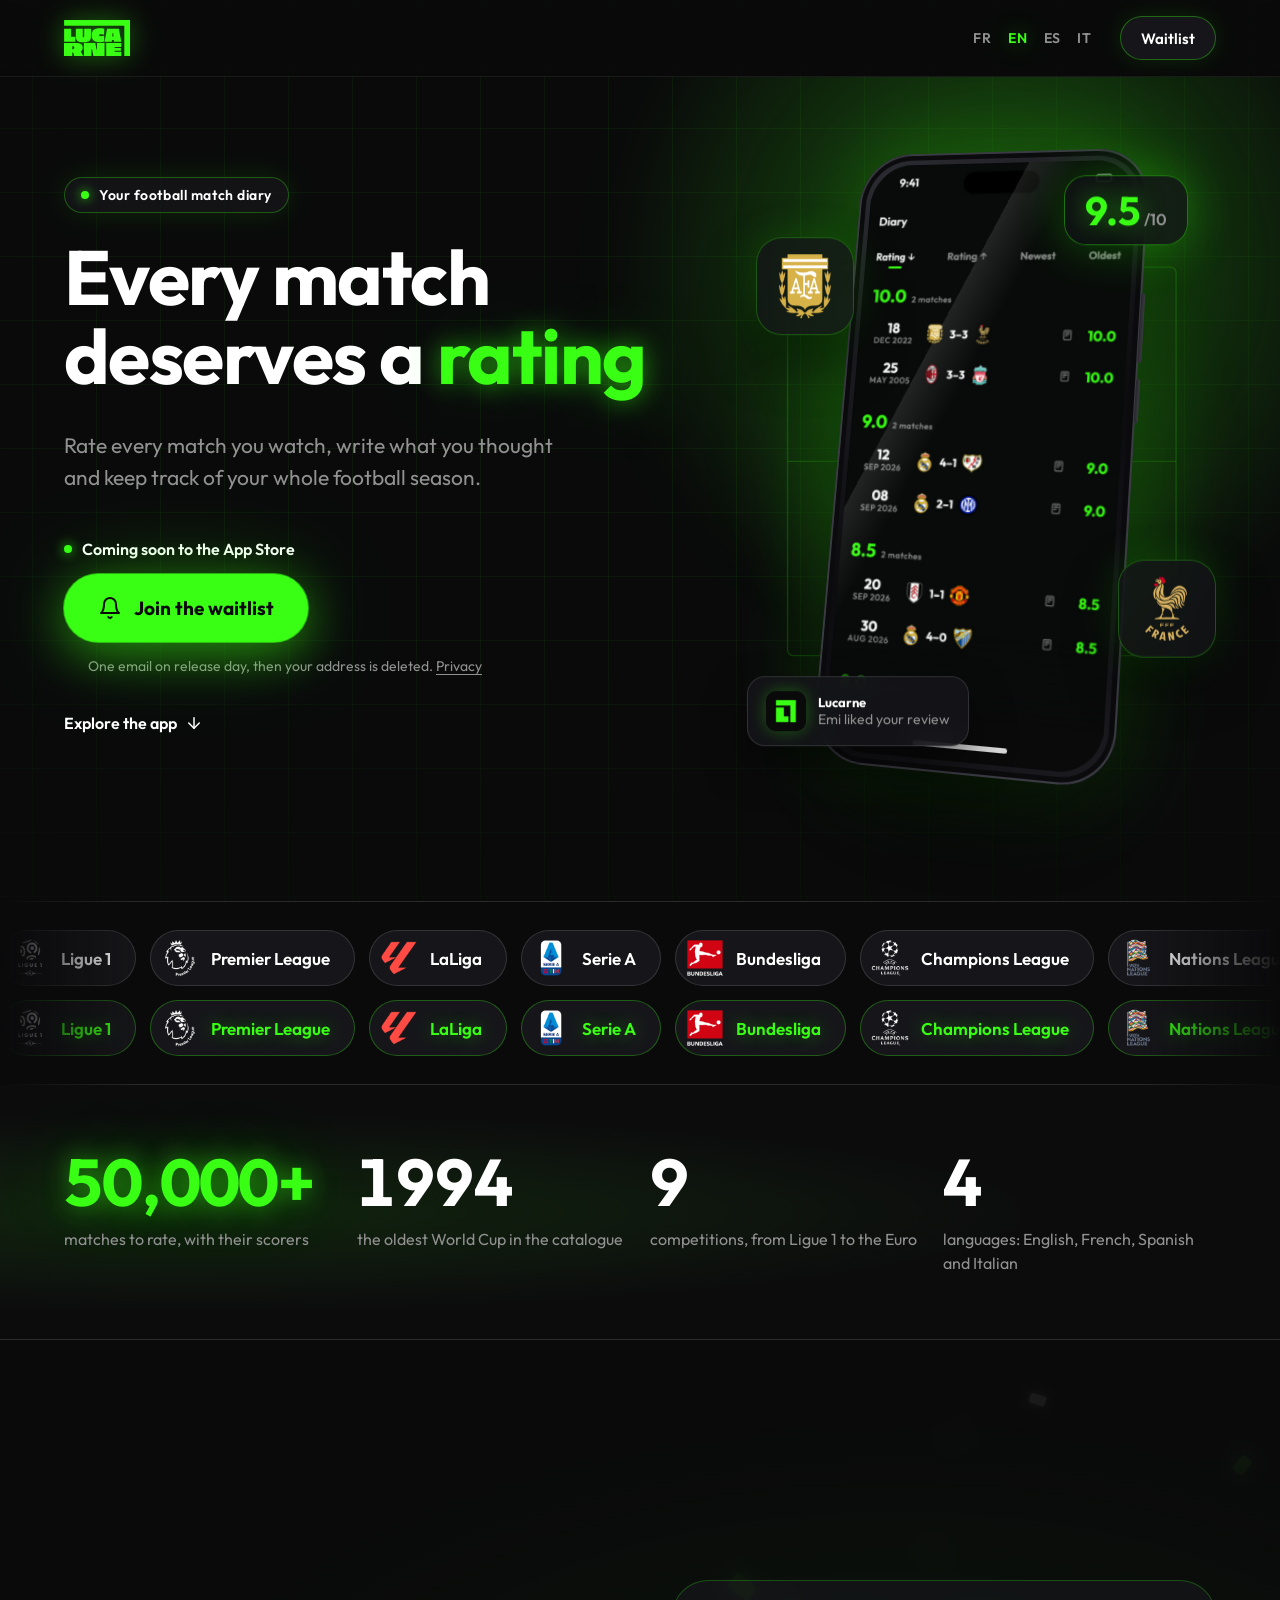
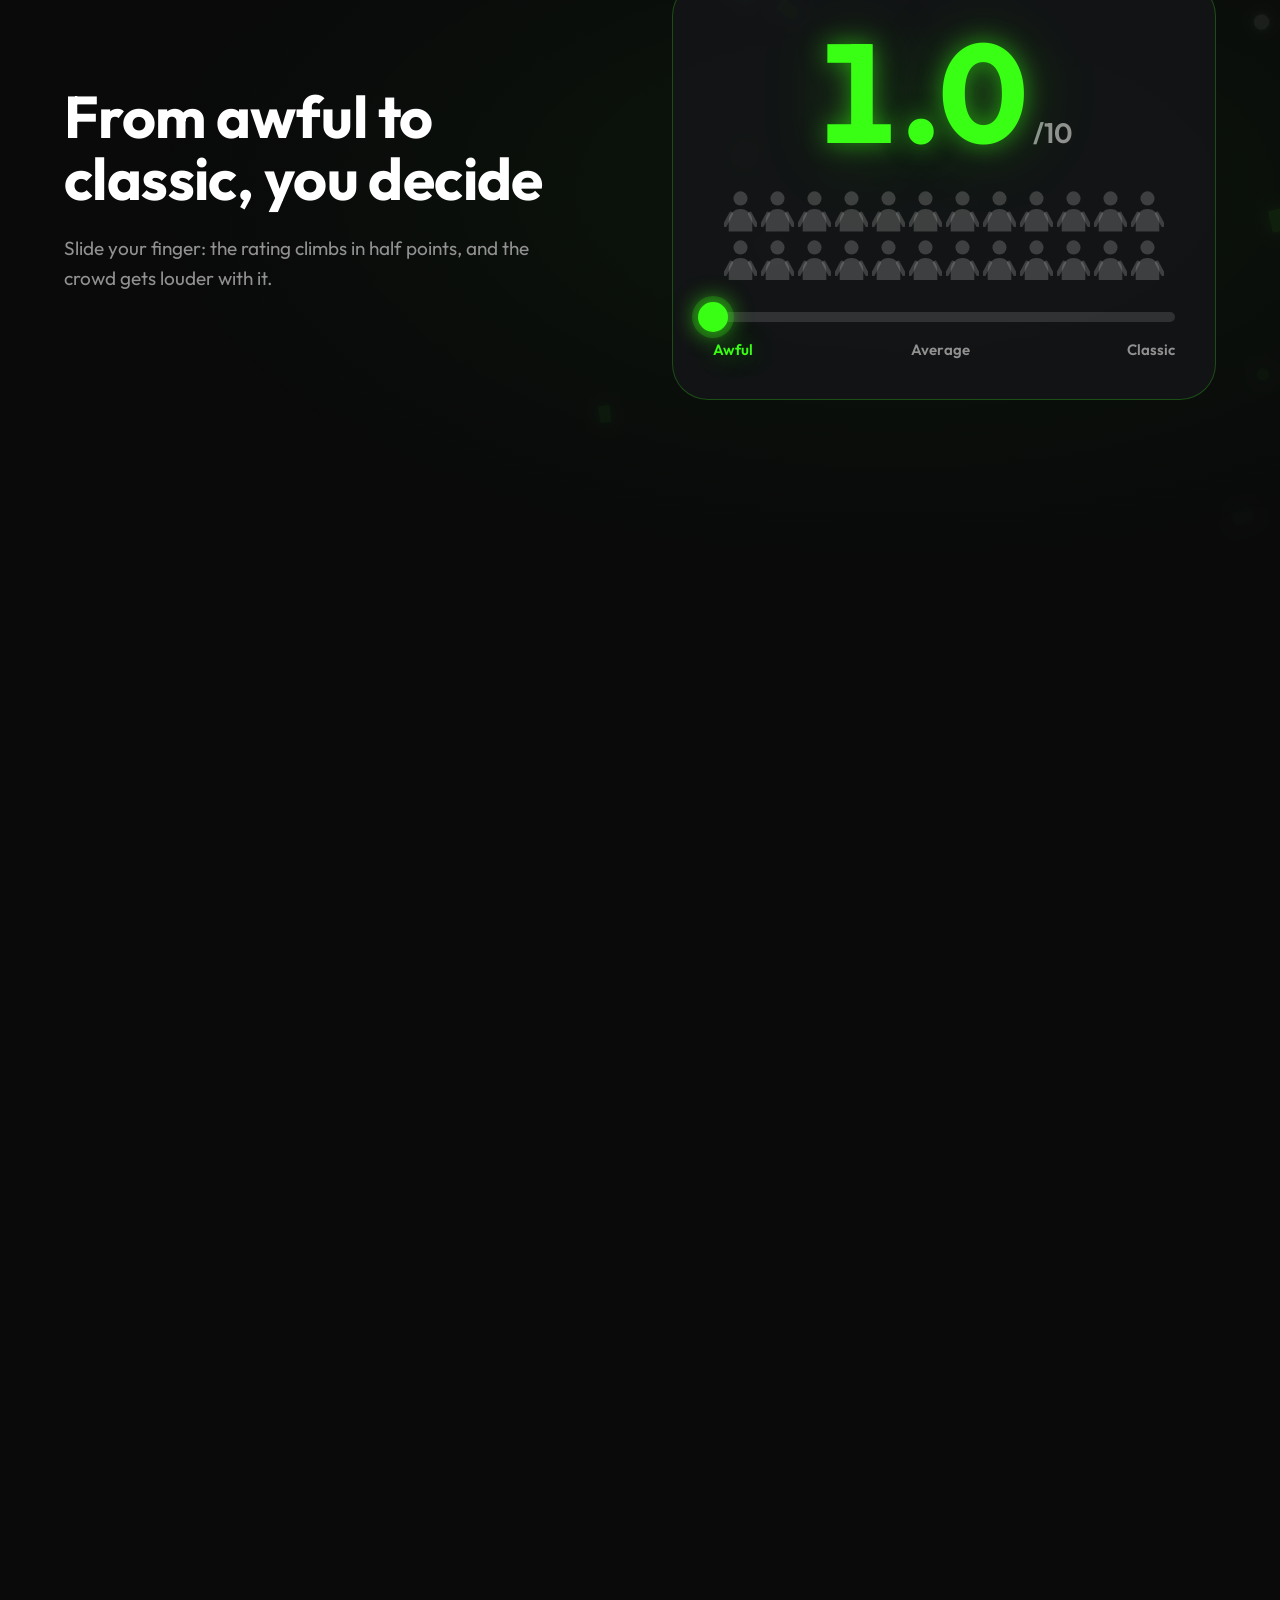
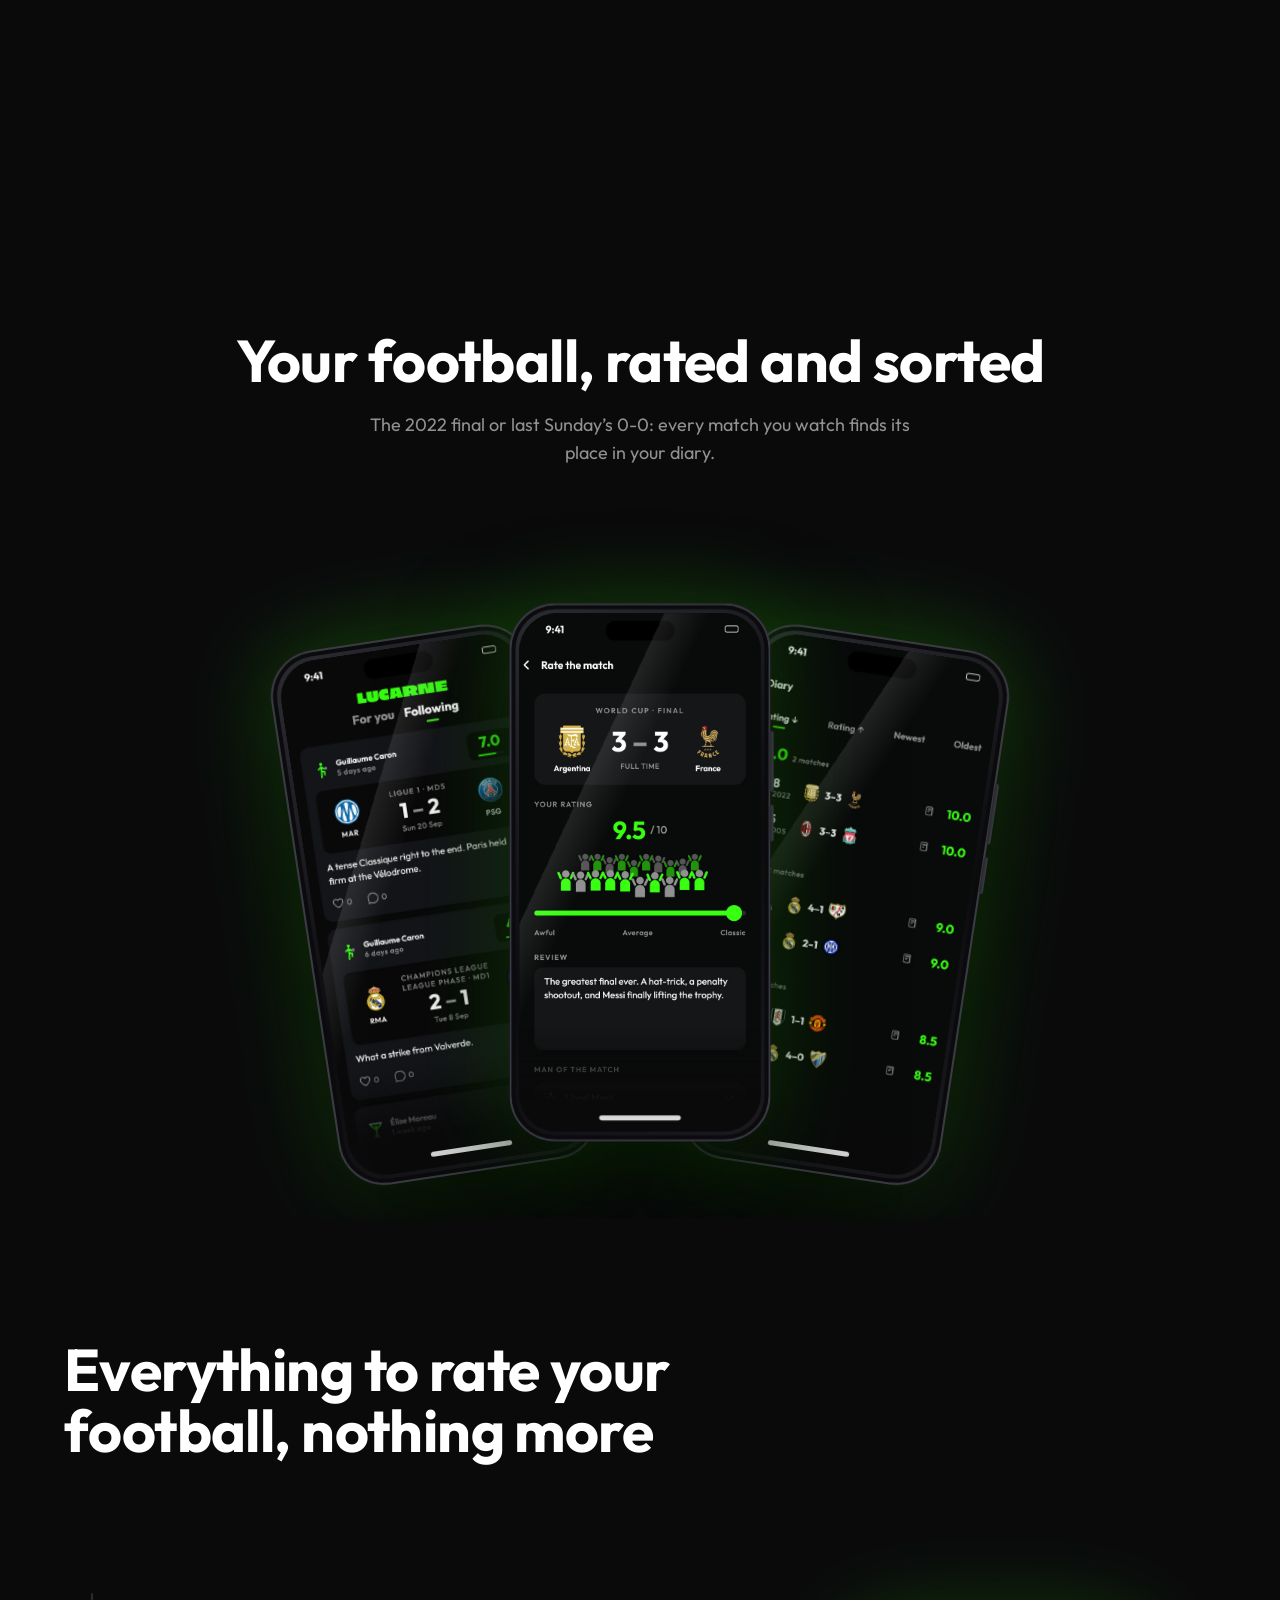
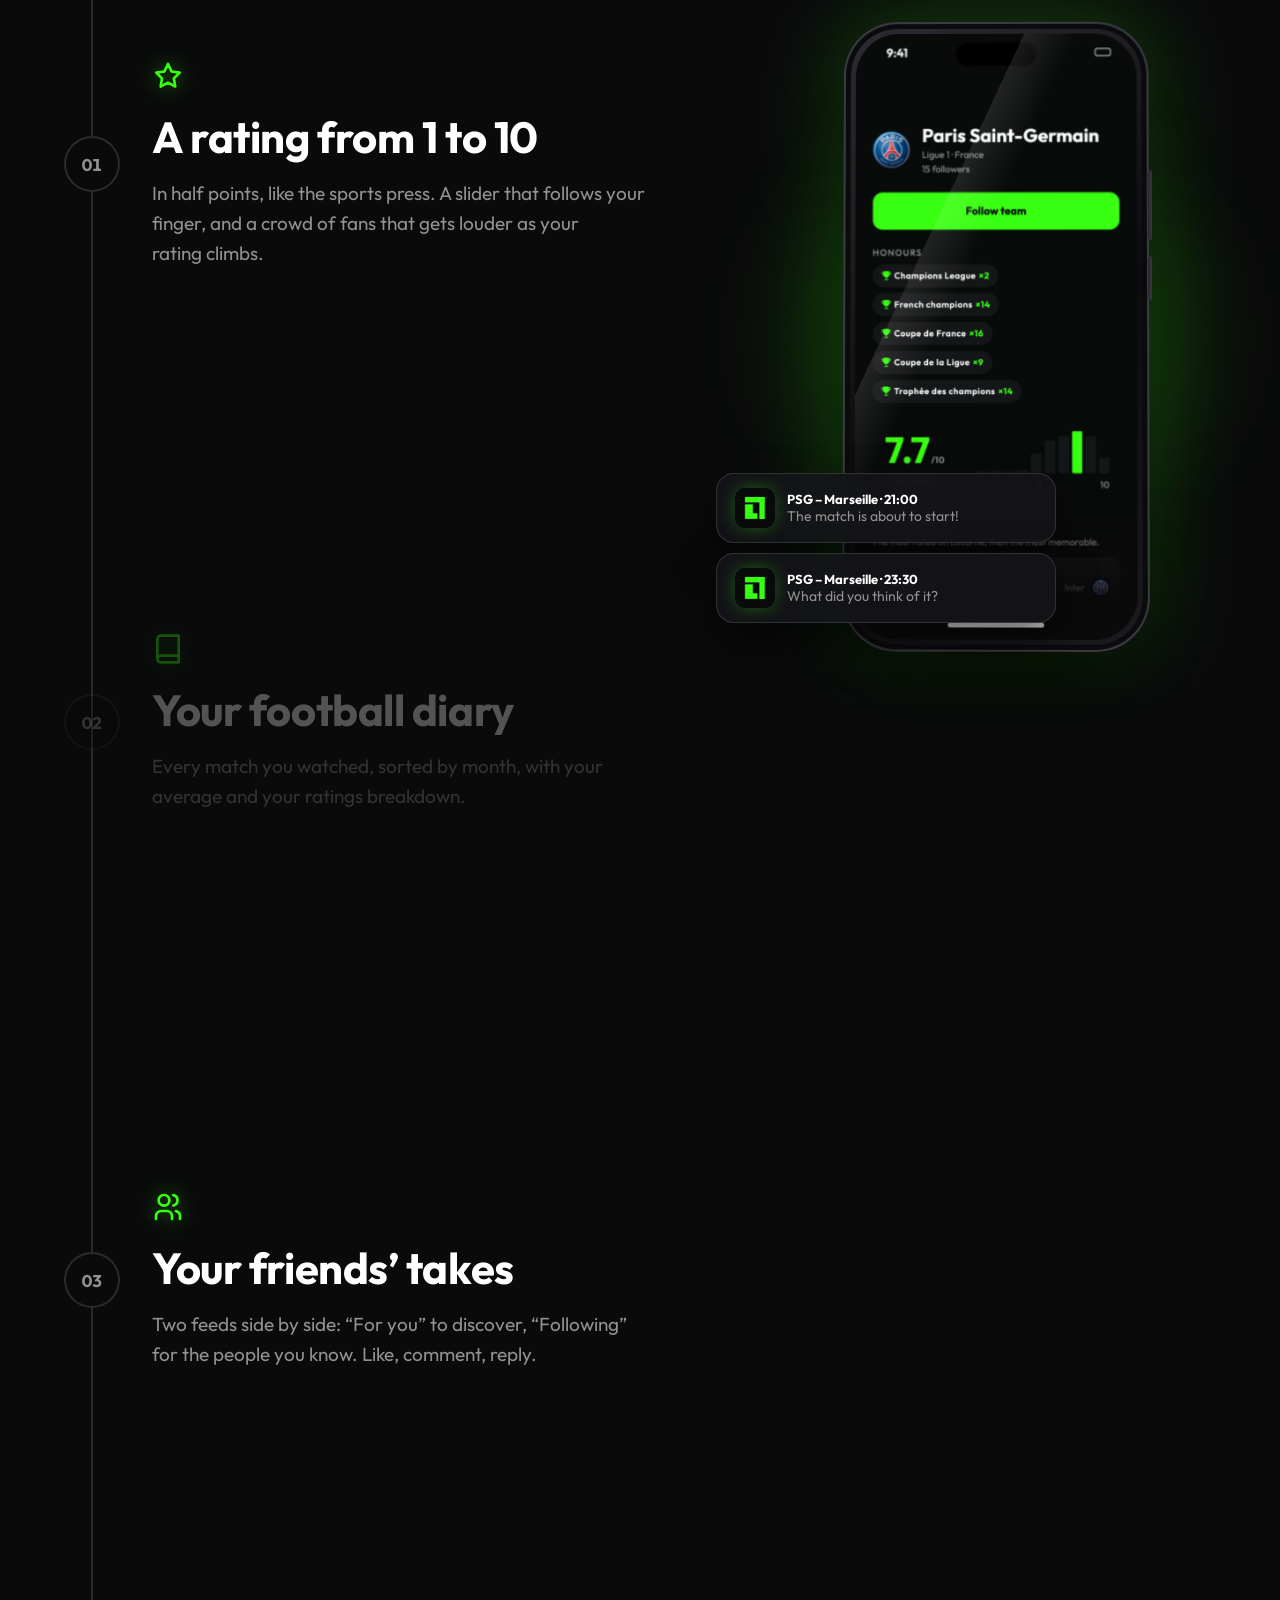
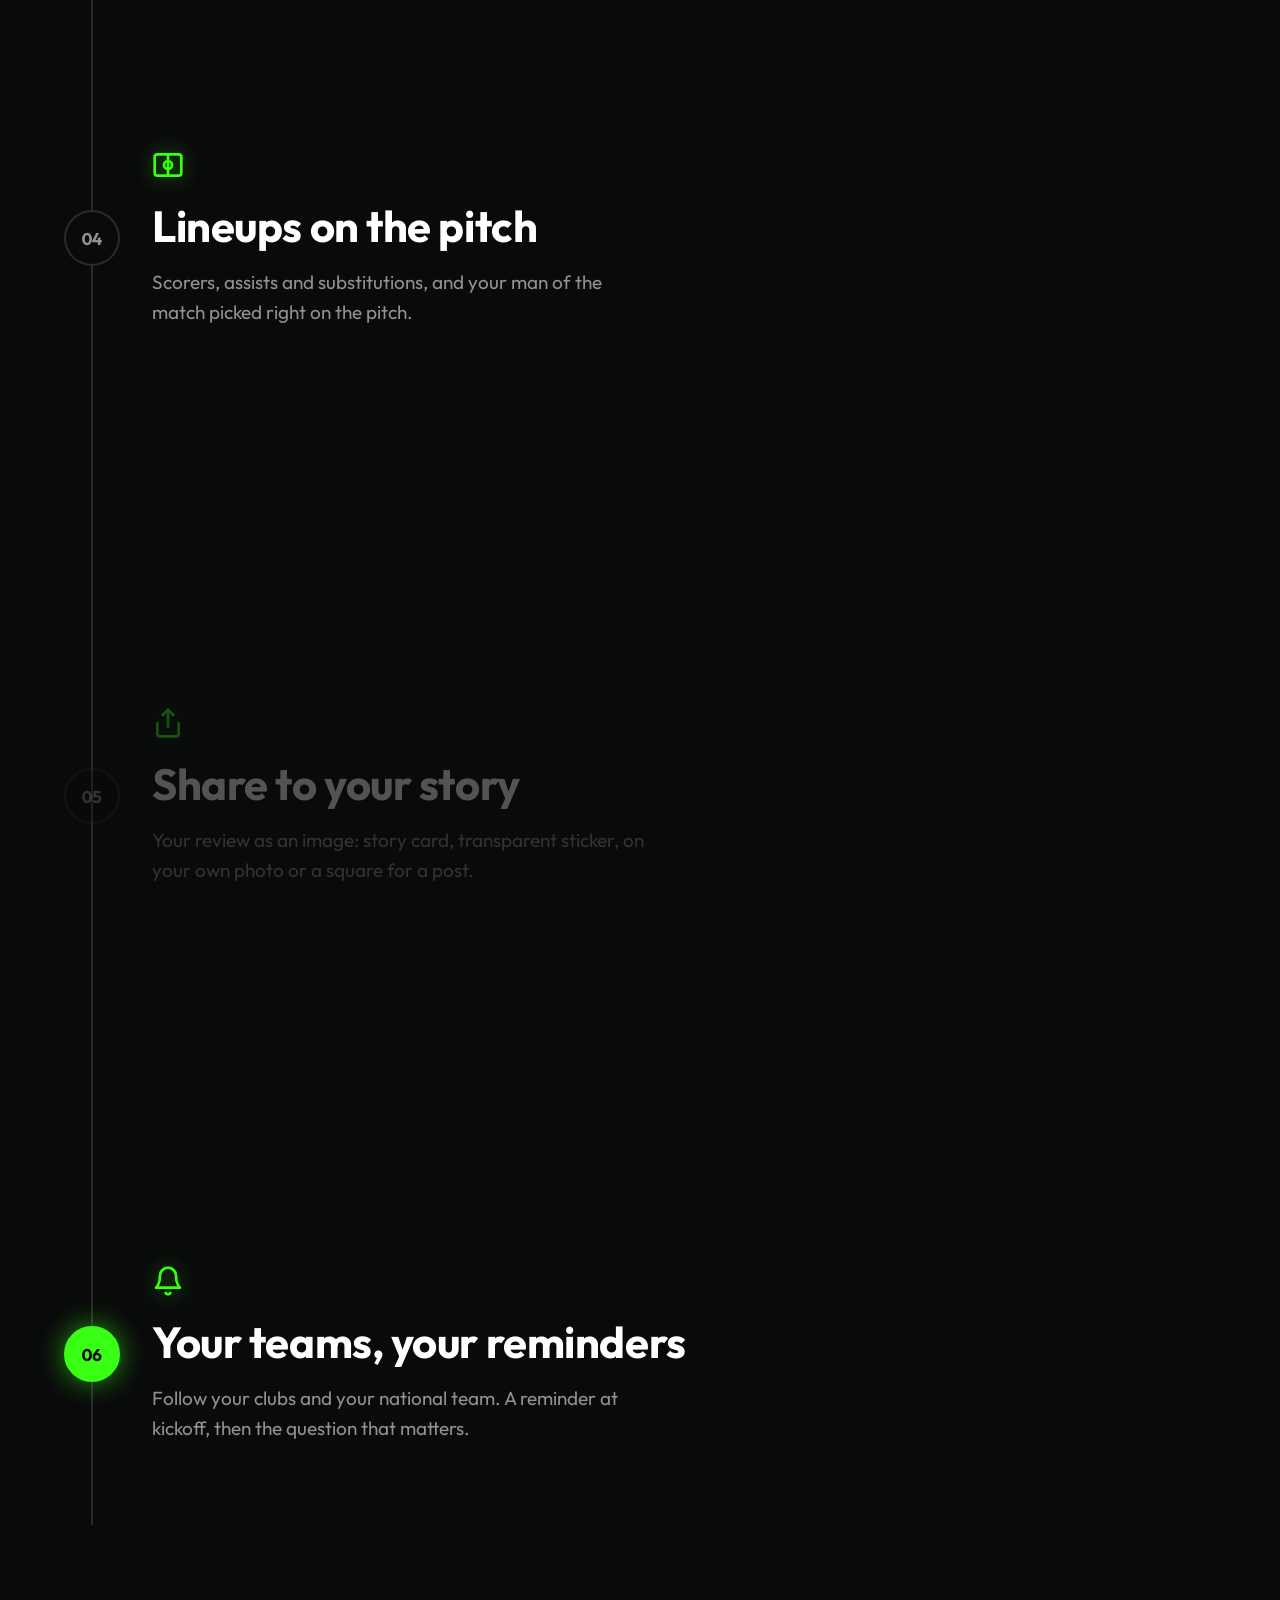
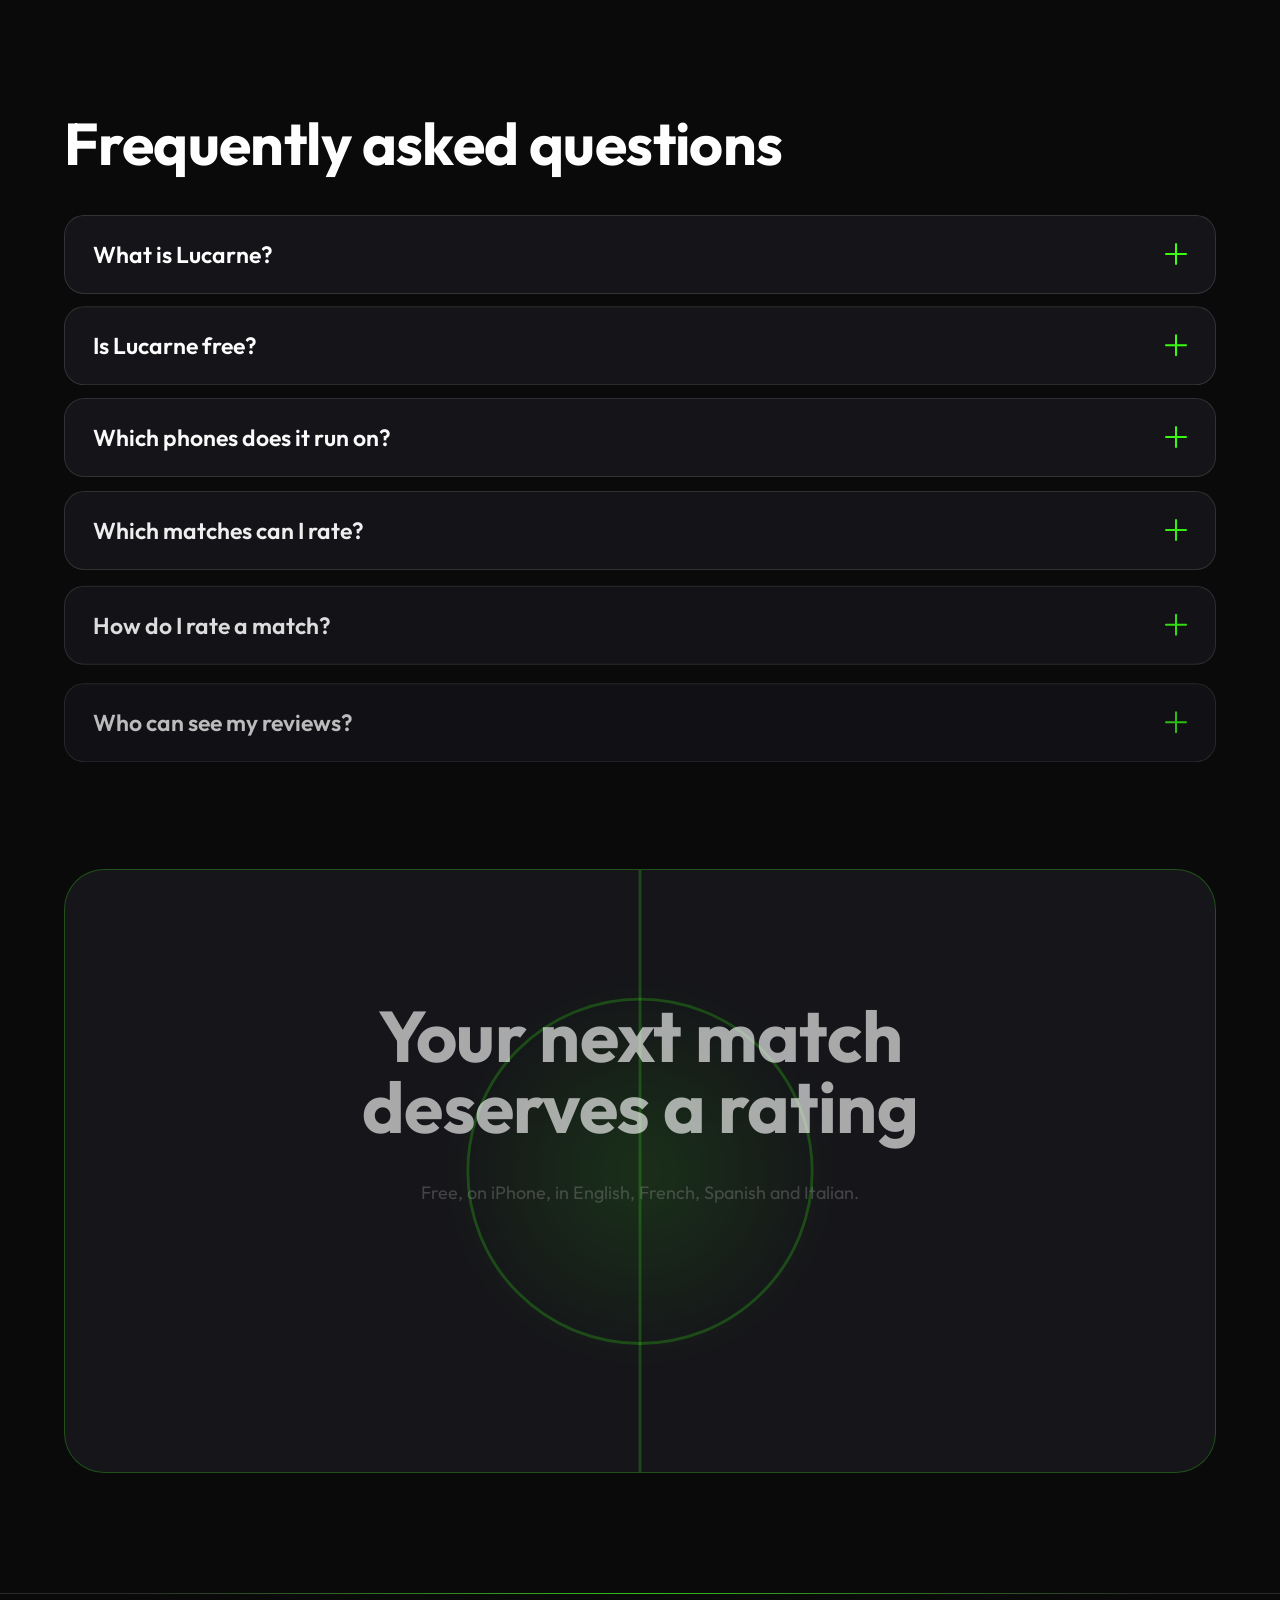
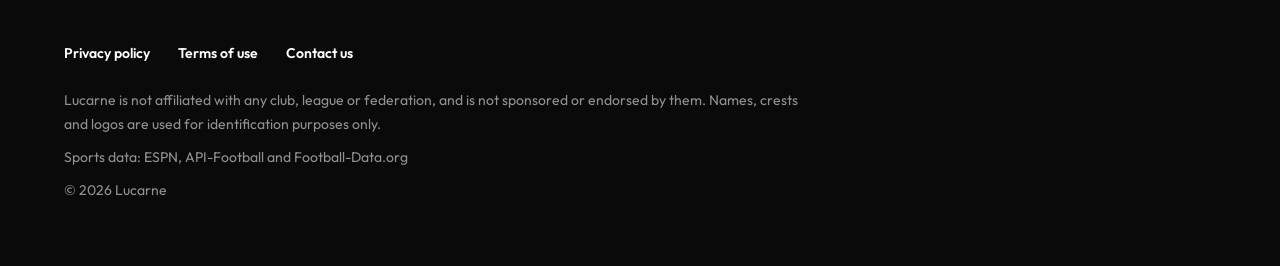
==== commit 875711cc: "Publie le site de lucarne.eu" ====
--- a/en/index.html
+++ b/en/index.html
@@ -37,7 +37,7 @@
         <a class="brand" href="/en/"><img src="/logo.svg" alt="Lucarne" width="74" height="40"></a>
         <nav class="top-nav" aria-label="Language">
           <ul class="langs"><li><a href="/" hreflang="fr" lang="fr" onclick="try{localStorage.setItem('lucarne.lang','fr')}catch(e){}">FR</a></li><li><a href="/en/" hreflang="en" lang="en" aria-current="true" onclick="try{localStorage.setItem('lucarne.lang','en')}catch(e){}">EN</a></li><li><a href="/es/" hreflang="es" lang="es" onclick="try{localStorage.setItem('lucarne.lang','es')}catch(e){}">ES</a></li><li><a href="/it/" hreflang="it" lang="it" onclick="try{localStorage.setItem('lucarne.lang','it')}catch(e){}">IT</a></li></ul>
-          <a class="nav-cta" href="/en/#telecharger">Coming soon to the App Store</a>
+          <a class="nav-cta" href="/en/#liste-attente" data-waitlist-jump>Waitlist</a>
         </nav>
       </div>
     </header>
@@ -52,7 +52,17 @@
             <h1 class="headline" data-split>Every match<br class="headline-break"> deserves a <span class="accent glow-text">rating</span></h1>
             <p class="lead" data-intro>Rate every match you watch, write what you thought and keep track of your whole football season.</p>
             <div class="hero-actions" data-intro>
-              <p class="cta magnetic"><span class="cta-shine" aria-hidden="true"></span><svg width="22" height="22" viewBox="0 0 24 24" aria-hidden="true"><path fill="currentColor" d="M16.37 12.6c-.02-2.2 1.8-3.26 1.88-3.31-1.03-1.5-2.62-1.7-3.18-1.73-1.35-.14-2.64.8-3.33.8-.69 0-1.74-.78-2.87-.76-1.47.02-2.83.86-3.59 2.18-1.53 2.66-.39 6.6 1.1 8.75.73 1.05 1.6 2.24 2.73 2.2 1.1-.05 1.51-.71 2.84-.71 1.32 0 1.7.71 2.86.69 1.18-.02 1.93-1.07 2.65-2.13.84-1.22 1.18-2.4 1.2-2.46-.03-.01-2.27-.87-2.29-3.46zM14.2 6.13c.6-.73 1.01-1.75.9-2.76-.87.04-1.92.58-2.54 1.31-.56.65-1.05 1.68-.92 2.68.97.07 1.96-.49 2.56-1.23z"/></svg>Coming soon to the App Store</p>
+              <form class="waitlist" id="liste-attente" method="post" data-waitlist data-endpoint="https://xxgchbsaywdgcutpemwy.supabase.co/rest/v1/rpc/join_waitlist" data-key="eyJhbGciOiJIUzI1NiIsInR5cCI6IkpXVCJ9.eyJpc3MiOiJzdXBhYmFzZSIsInJlZiI6Inh4Z2NoYnNheXdkZ2N1dHBlbXd5Iiwicm9sZSI6ImFub24iLCJpYXQiOjE3ODYwOTEwMDAsImV4cCI6MjEwMTY2NzAwMH0.nHQpGqglrt9Osw1YAJye13Z4tgIn8VUc8vamEexLa3U" data-sending="Sending…" data-done="Done! We’ll email you on release day." data-invalid="This email address doesn’t look valid." data-error="That didn’t work. Try again in a moment." novalidate>
+                <p class="waitlist-label"><span class="dot" aria-hidden="true"></span>Coming soon to the App Store</p>
+                <button class="cta magnetic waitlist-open" type="button" aria-controls="liste-haut-field" aria-expanded="true"><span class="cta-shine" aria-hidden="true"></span><svg width="32" height="32" viewBox="0 0 24 24" fill="none" stroke="currentColor" stroke-width="2" stroke-linecap="round" stroke-linejoin="round" aria-hidden="true"><path d="M18 8A6 6 0 0 0 6 8c0 7-3 9-3 9h18s-3-2-3-9"/><path d="M13.7 21a2 2 0 0 1-3.4 0"/></svg><span class="waitlist-button-text">Join the waitlist</span></button>
+                <div class="waitlist-field" id="liste-haut-field">
+                  <input id="liste-haut" name="email" type="email" inputmode="email" autocomplete="email" autocapitalize="off" spellcheck="false" maxlength="254" required placeholder="you@email.com" aria-label="Your email address" aria-describedby="liste-haut-note liste-haut-status">
+                  <button class="cta" type="submit"><span class="cta-shine" aria-hidden="true"></span><span class="waitlist-button-text">Notify me</span></button>
+                </div>
+                <div class="waitlist-trap" aria-hidden="true"><label>Site <input name="site" type="text" tabindex="-1" autocomplete="off"></label></div>
+                <p class="waitlist-status" id="liste-haut-status" role="status" aria-live="polite"></p>
+                <p class="waitlist-note" id="liste-haut-note">One email on release day, then your address is deleted. <a href="/en/legal/privacy/">Privacy</a></p>
+              </form>
               <a class="discover" href="#fonctionnalites">Explore the app<svg width="18" height="18" viewBox="0 0 24 24" fill="none" stroke="currentColor" stroke-width="2" stroke-linecap="round" stroke-linejoin="round" aria-hidden="true"><path d="M12 5v14"/><path d="M19 12l-7 7-7-7"/></svg></a>
             </div>
           </div>
@@ -209,8 +219,8 @@
                 <h3>Your teams, your reminders</h3>
                 <p>Follow your clubs and your national team. A reminder at kickoff, then the question that matters.</p>
               </div>
-              <div class="story-shot" aria-hidden="true"><div class="story-shot-notifs"><div class="notif-row"><img class="notif-icon" src="/apple-touch-icon.png" alt="" width="40" height="40"><span class="notif-text"><span class="notif-title">Lucarne · 21:00</span><span class="notif-body">Don’t forget to watch PSG vs OM!</span></span></div>
-              <div class="notif-row"><img class="notif-icon" src="/apple-touch-icon.png" alt="" width="40" height="40"><span class="notif-text"><span class="notif-title">Lucarne · 23:30</span><span class="notif-body">So, how was the match?</span></span></div></div></div>
+              <div class="story-shot" aria-hidden="true"><div class="story-shot-notifs"><div class="notif-row"><img class="notif-icon" src="/apple-touch-icon.png" alt="" width="40" height="40"><span class="notif-text"><span class="notif-title">PSG – Marseille · 21:00</span><span class="notif-body">The match is about to start!</span></span></div>
+              <div class="notif-row"><img class="notif-icon" src="/apple-touch-icon.png" alt="" width="40" height="40"><span class="notif-text"><span class="notif-title">PSG – Marseille · 23:30</span><span class="notif-body">What did you think of it?</span></span></div></div></div>
             </li>
           </ol>
           <div class="story-stage">
@@ -226,8 +236,8 @@
             </div>
             </div>
             <div class="story-notifs" aria-hidden="true">
-              <div class="notif-row"><img class="notif-icon" src="/apple-touch-icon.png" alt="" width="40" height="40"><span class="notif-text"><span class="notif-title">Lucarne · 21:00</span><span class="notif-body">Don’t forget to watch PSG vs OM!</span></span></div>
-              <div class="notif-row"><img class="notif-icon" src="/apple-touch-icon.png" alt="" width="40" height="40"><span class="notif-text"><span class="notif-title">Lucarne · 23:30</span><span class="notif-body">So, how was the match?</span></span></div>
+              <div class="notif-row"><img class="notif-icon" src="/apple-touch-icon.png" alt="" width="40" height="40"><span class="notif-text"><span class="notif-title">PSG – Marseille · 21:00</span><span class="notif-body">The match is about to start!</span></span></div>
+              <div class="notif-row"><img class="notif-icon" src="/apple-touch-icon.png" alt="" width="40" height="40"><span class="notif-text"><span class="notif-title">PSG – Marseille · 23:30</span><span class="notif-body">What did you think of it?</span></span></div>
             </div>
           </div>
         </div>
@@ -270,7 +280,17 @@
           <div class="final-content" data-reveal>
             <h2 id="cta-final" data-reveal-item>Your next match deserves a rating</h2>
             <p data-reveal-item>Free, on iPhone, in English, French, Spanish and Italian.</p>
-            <div data-reveal-item><p class="cta magnetic"><span class="cta-shine" aria-hidden="true"></span><svg width="22" height="22" viewBox="0 0 24 24" aria-hidden="true"><path fill="currentColor" d="M16.37 12.6c-.02-2.2 1.8-3.26 1.88-3.31-1.03-1.5-2.62-1.7-3.18-1.73-1.35-.14-2.64.8-3.33.8-.69 0-1.74-.78-2.87-.76-1.47.02-2.83.86-3.59 2.18-1.53 2.66-.39 6.6 1.1 8.75.73 1.05 1.6 2.24 2.73 2.2 1.1-.05 1.51-.71 2.84-.71 1.32 0 1.7.71 2.86.69 1.18-.02 1.93-1.07 2.65-2.13.84-1.22 1.18-2.4 1.2-2.46-.03-.01-2.27-.87-2.29-3.46zM14.2 6.13c.6-.73 1.01-1.75.9-2.76-.87.04-1.92.58-2.54 1.31-.56.65-1.05 1.68-.92 2.68.97.07 1.96-.49 2.56-1.23z"/></svg>Coming soon to the App Store</p></div>
+            <div data-reveal-item><form class="waitlist" method="post" data-waitlist data-endpoint="https://xxgchbsaywdgcutpemwy.supabase.co/rest/v1/rpc/join_waitlist" data-key="eyJhbGciOiJIUzI1NiIsInR5cCI6IkpXVCJ9.eyJpc3MiOiJzdXBhYmFzZSIsInJlZiI6Inh4Z2NoYnNheXdkZ2N1dHBlbXd5Iiwicm9sZSI6ImFub24iLCJpYXQiOjE3ODYwOTEwMDAsImV4cCI6MjEwMTY2NzAwMH0.nHQpGqglrt9Osw1YAJye13Z4tgIn8VUc8vamEexLa3U" data-sending="Sending…" data-done="Done! We’ll email you on release day." data-invalid="This email address doesn’t look valid." data-error="That didn’t work. Try again in a moment." novalidate>
+                <p class="waitlist-label"><span class="dot" aria-hidden="true"></span>Coming soon to the App Store</p>
+                <button class="cta magnetic waitlist-open" type="button" aria-controls="liste-fin-field" aria-expanded="true"><span class="cta-shine" aria-hidden="true"></span><svg width="32" height="32" viewBox="0 0 24 24" fill="none" stroke="currentColor" stroke-width="2" stroke-linecap="round" stroke-linejoin="round" aria-hidden="true"><path d="M18 8A6 6 0 0 0 6 8c0 7-3 9-3 9h18s-3-2-3-9"/><path d="M13.7 21a2 2 0 0 1-3.4 0"/></svg><span class="waitlist-button-text">Join the waitlist</span></button>
+                <div class="waitlist-field" id="liste-fin-field">
+                  <input id="liste-fin" name="email" type="email" inputmode="email" autocomplete="email" autocapitalize="off" spellcheck="false" maxlength="254" required placeholder="you@email.com" aria-label="Your email address" aria-describedby="liste-fin-note liste-fin-status">
+                  <button class="cta" type="submit"><span class="cta-shine" aria-hidden="true"></span><span class="waitlist-button-text">Notify me</span></button>
+                </div>
+                <div class="waitlist-trap" aria-hidden="true"><label>Site <input name="site" type="text" tabindex="-1" autocomplete="off"></label></div>
+                <p class="waitlist-status" id="liste-fin-status" role="status" aria-live="polite"></p>
+                <p class="waitlist-note" id="liste-fin-note">One email on release day, then your address is deleted. <a href="/en/legal/privacy/">Privacy</a></p>
+              </form></div>
           </div>
         </div>
       </section>
@@ -289,6 +309,7 @@
         <p>© 2026 Lucarne</p>
       </div>
     </footer>
+    <script src="/waitlist.js" defer></script>
     <script src="/vendor/gsap.min.js" defer></script>
     <script src="/vendor/ScrollTrigger.min.js" defer></script>
     <script src="/main.js" defer></script>
--- a/style.css
+++ b/style.css
@@ -42,6 +42,8 @@
   --text-primary: #ffffff;
   --text-secondary: #919191;
   --border: rgba(145, 145, 145, 0.24);
+  /* Comme dans l'app : les messages d'erreur et les états invalides, rien d'autre. */
+  --error: #ff4438;
   --glow: 0 0 24px rgba(var(--accent-rgb), 0.55), 0 0 72px rgba(var(--accent-rgb), 0.25);
   color-scheme: dark;
 }
@@ -377,6 +379,292 @@
   animation: nudge 1.8s ease-in-out infinite;
 }
 
+/*
+ * La liste d'attente, à la place du bouton tant que l'app n'est pas sortie.
+ * Une pilule : le champ, et le bouton vert dedans. Le libellé reste visible
+ * au-dessus, jamais dans le seul texte d'exemple.
+ */
+
+.waitlist {
+  display: flex;
+  flex: 1 1 100%;
+  flex-direction: column;
+  gap: 14px;
+  max-width: 540px;
+  min-width: 0;
+  /* Le bouton passe sous le champ selon la place de la pilule, pas de l'écran :
+     l'appel final, dans sa carte, en a moins que le haut de page. */
+  container: waitlist / inline-size;
+}
+
+.waitlist .waitlist-label {
+  align-items: center;
+  color: var(--text-primary);
+  display: flex;
+  font-size: 16px;
+  font-weight: 600;
+  gap: 10px;
+  line-height: 1.4;
+  margin: 0;
+}
+
+.waitlist-label .dot {
+  flex: none;
+}
+
+/*
+ * Le gros bouton qui découvre la pilule. Caché sans script, où le champ reste
+ * visible ; `waitlist.js` pose `data-collapsed` et l'échange contre le champ.
+ */
+.waitlist-open {
+  display: none;
+}
+
+.waitlist[data-collapsed='true'] .waitlist-open {
+  align-self: flex-start;
+  display: inline-flex;
+}
+
+.waitlist[data-collapsed='true'] .waitlist-field {
+  display: none;
+}
+
+.waitlist .cta.waitlist-open {
+  font-size: 19px;
+  line-height: 1.25;
+  max-width: 100%;
+  min-height: 68px;
+  padding: 12px 34px;
+  text-align: left;
+}
+
+.waitlist-open svg {
+  flex: none;
+  height: 24px;
+  width: 24px;
+}
+
+.waitlist[data-opened='true'] .waitlist-field {
+  animation: waitlist-in 0.4s cubic-bezier(0.22, 1, 0.36, 1);
+}
+
+@keyframes waitlist-in {
+  from {
+    opacity: 0;
+    transform: scale(0.96);
+  }
+}
+
+.waitlist-field {
+  background: var(--surface);
+  border: 1px solid rgba(var(--accent-rgb), 0.35);
+  border-radius: 999px;
+  box-shadow: 0 0 32px rgba(var(--accent-rgb), 0.12);
+  display: flex;
+  gap: 8px;
+  padding: 6px;
+  transition:
+    border-color 0.2s,
+    box-shadow 0.2s;
+}
+
+.waitlist-field:focus-within {
+  border-color: var(--accent);
+  box-shadow: 0 0 40px rgba(var(--accent-rgb), 0.28);
+}
+
+.waitlist input {
+  background: transparent;
+  border: 0;
+  color: var(--text-primary);
+  flex: 1 1 0;
+  font: inherit;
+  font-size: 17px;
+  min-height: 52px;
+  min-width: 0;
+  padding: 0 6px 0 18px;
+  /* Sans ça, le champ garde sa largeur par défaut et pousse la pilule hors de la colonne. */
+  width: 0;
+}
+
+.waitlist input::placeholder {
+  color: var(--text-secondary);
+}
+
+/* Le contour se dessine sur la pilule entière, pas dans le champ. */
+.waitlist input:focus-visible {
+  outline: none;
+}
+
+.waitlist .cta {
+  border: 0;
+  cursor: pointer;
+  flex: none;
+  font: inherit;
+  font-size: 17px;
+  font-weight: 700;
+  min-height: 52px;
+  padding: 0 22px;
+}
+
+.waitlist .cta:disabled {
+  cursor: default;
+}
+
+.waitlist .waitlist-button-text {
+  position: relative;
+}
+
+/* Le piège à robots : hors de l'écran, et hors de la navigation au clavier. */
+.waitlist-trap {
+  height: 1px;
+  left: -10000px;
+  overflow: hidden;
+  position: absolute;
+  width: 1px;
+}
+
+/* Alignées sur le texte du champ ; l'erreur juste sous la pilule, avant la note. */
+.waitlist .waitlist-note,
+.waitlist .waitlist-status {
+  font-size: 14px;
+  line-height: 1.5;
+  margin: 0;
+  max-width: none;
+  padding: 0 24px;
+}
+
+.waitlist .waitlist-note {
+  color: var(--text-secondary);
+}
+
+.waitlist-note a {
+  color: inherit;
+  text-underline-offset: 3px;
+  white-space: nowrap;
+}
+
+.waitlist-note a:hover {
+  color: var(--accent);
+}
+
+.waitlist .waitlist-status {
+  font-size: 15px;
+  font-weight: 600;
+}
+
+.waitlist-status:empty {
+  display: none;
+}
+
+.waitlist[data-state='sending'] .waitlist-status {
+  color: var(--text-secondary);
+}
+
+.waitlist[data-state='sending'] .cta {
+  opacity: 0.6;
+}
+
+.waitlist[data-state='invalid'] .waitlist-field,
+.waitlist[data-state='error'] .waitlist-field {
+  border-color: var(--error);
+  box-shadow: none;
+}
+
+.waitlist[data-state='invalid'] .waitlist-status,
+.waitlist[data-state='error'] .waitlist-status {
+  color: var(--error);
+}
+
+/* Inscrit : la pilule laisse place à la confirmation, coche verte en tête. */
+.waitlist[data-state='done'] .waitlist-field,
+.waitlist[data-state='done'] .waitlist-note {
+  display: none;
+}
+
+.waitlist[data-state='done'] .waitlist-status {
+  align-items: center;
+  background: var(--surface);
+  border: 1px solid rgba(var(--accent-rgb), 0.35);
+  border-radius: 999px;
+  box-shadow: 0 0 32px rgba(var(--accent-rgb), 0.12);
+  color: var(--text-primary);
+  display: flex;
+  font-size: 17px;
+  gap: 16px;
+  min-height: 64px;
+  padding: 12px 28px;
+}
+
+.waitlist[data-state='done'] .waitlist-status::before {
+  border: solid var(--accent);
+  border-width: 0 3px 3px 0;
+  content: '';
+  flex: none;
+  height: 18px;
+  transform: translateY(-3px) rotate(45deg);
+  width: 10px;
+}
+
+/* Dans l'appel final, tout est centré. */
+.final .waitlist {
+  margin: 44px auto 0;
+  text-align: left;
+}
+
+.final .waitlist .cta {
+  margin-top: 0;
+}
+
+.final .waitlist .waitlist-label {
+  justify-content: center;
+}
+
+.final .waitlist[data-collapsed='true'] .waitlist-open {
+  align-self: center;
+}
+
+/* Sur téléphone, le gros bouton prend toute la largeur de la colonne. */
+@media (max-width: 640px) {
+  .waitlist[data-collapsed='true'] .waitlist-open,
+  .final .waitlist[data-collapsed='true'] .waitlist-open {
+    align-self: stretch;
+    justify-content: center;
+  }
+
+  .waitlist .cta.waitlist-open {
+    font-size: 18px;
+    padding-inline: 24px;
+    text-align: center;
+  }
+}
+
+.final .waitlist .waitlist-note,
+.final .waitlist .waitlist-status {
+  text-align: center;
+}
+
+.final .waitlist[data-state='done'] .waitlist-status {
+  justify-content: center;
+}
+
+/* Quand la pilule est trop étroite pour l'exemple d'adresse et le bouton, le bouton passe dessous. */
+@container waitlist (max-width: 315px) {
+  .waitlist-field {
+    border-radius: 30px;
+    flex-direction: column;
+  }
+
+  .waitlist input {
+    padding: 0 16px;
+    width: auto;
+  }
+
+  .waitlist .cta {
+    justify-content: center;
+  }
+}
+
 /* La scène du téléphone */
 
 .hero-stage {
@@ -1423,7 +1711,7 @@
   max-width: 820px;
 }
 
-.final p:not(.cta) {
+.final-content > p {
   color: var(--text-secondary);
   font-size: 18px;
   line-height: 1.55;
